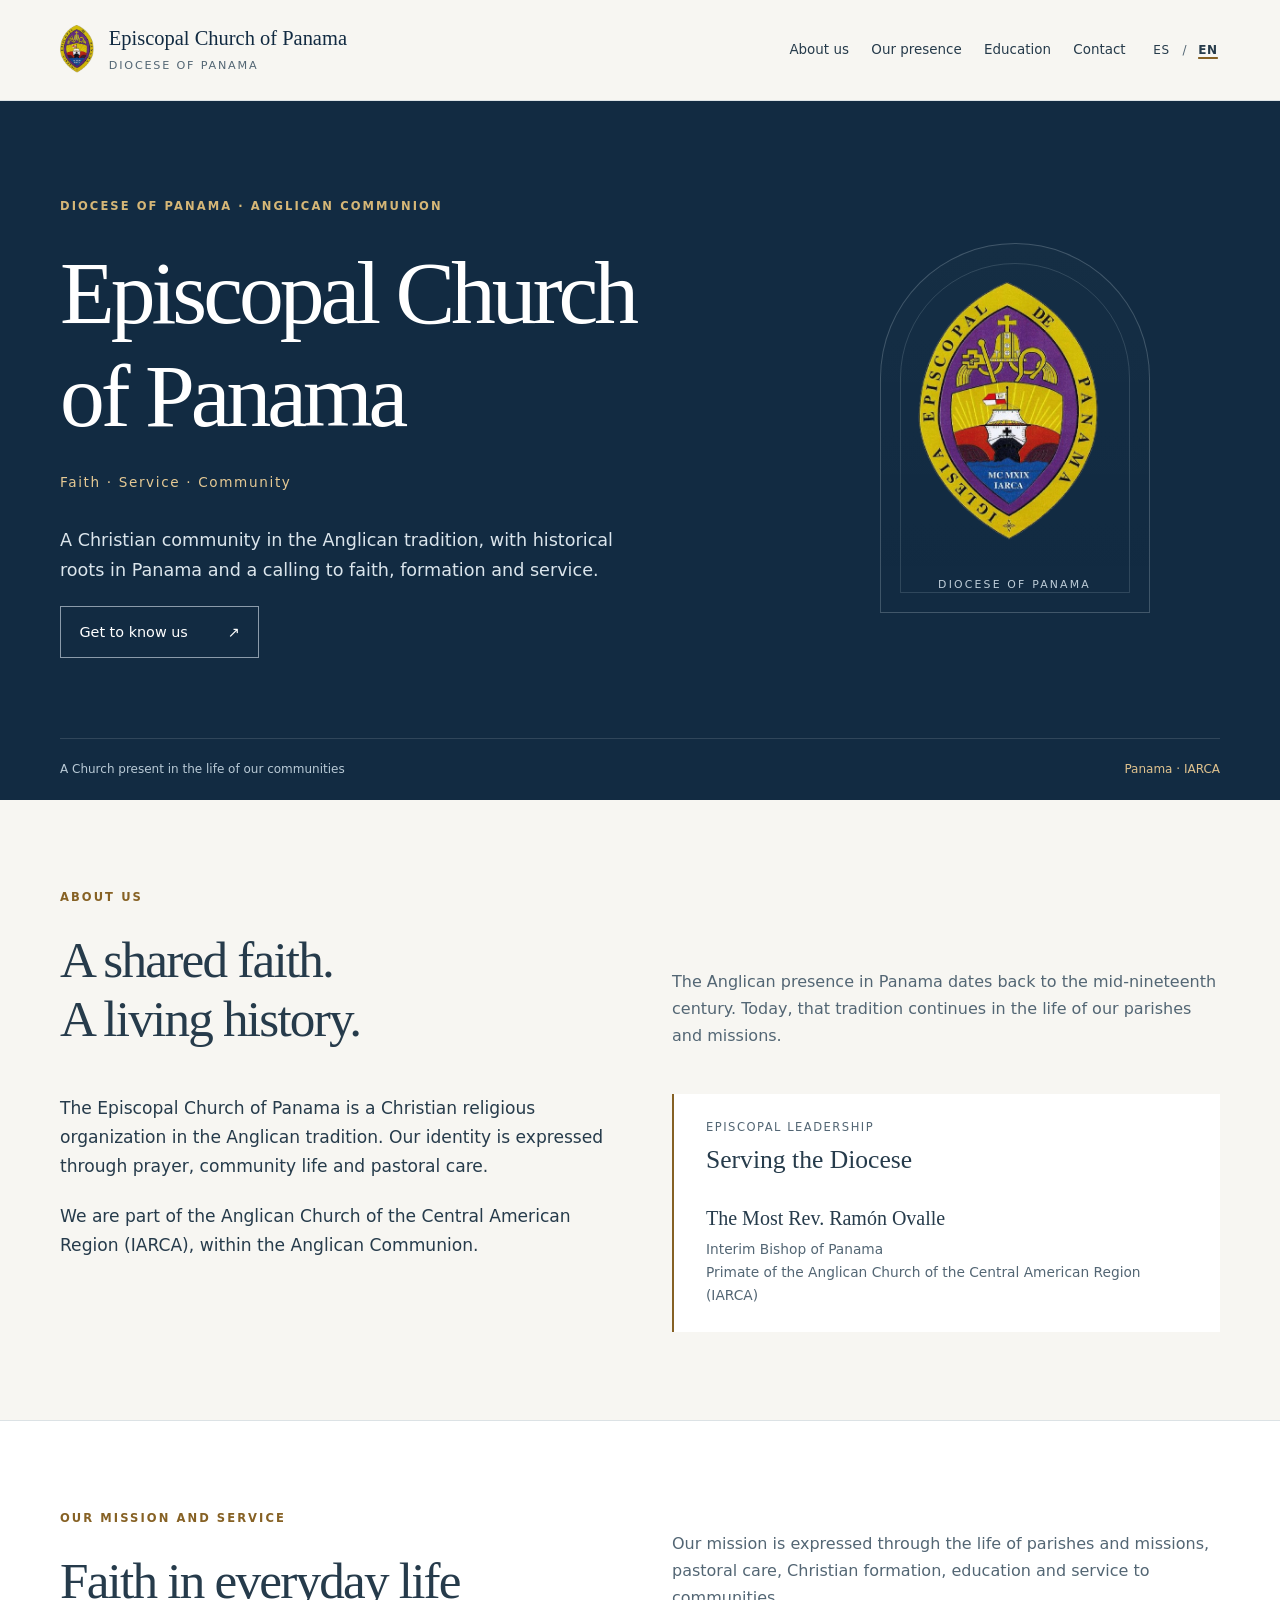
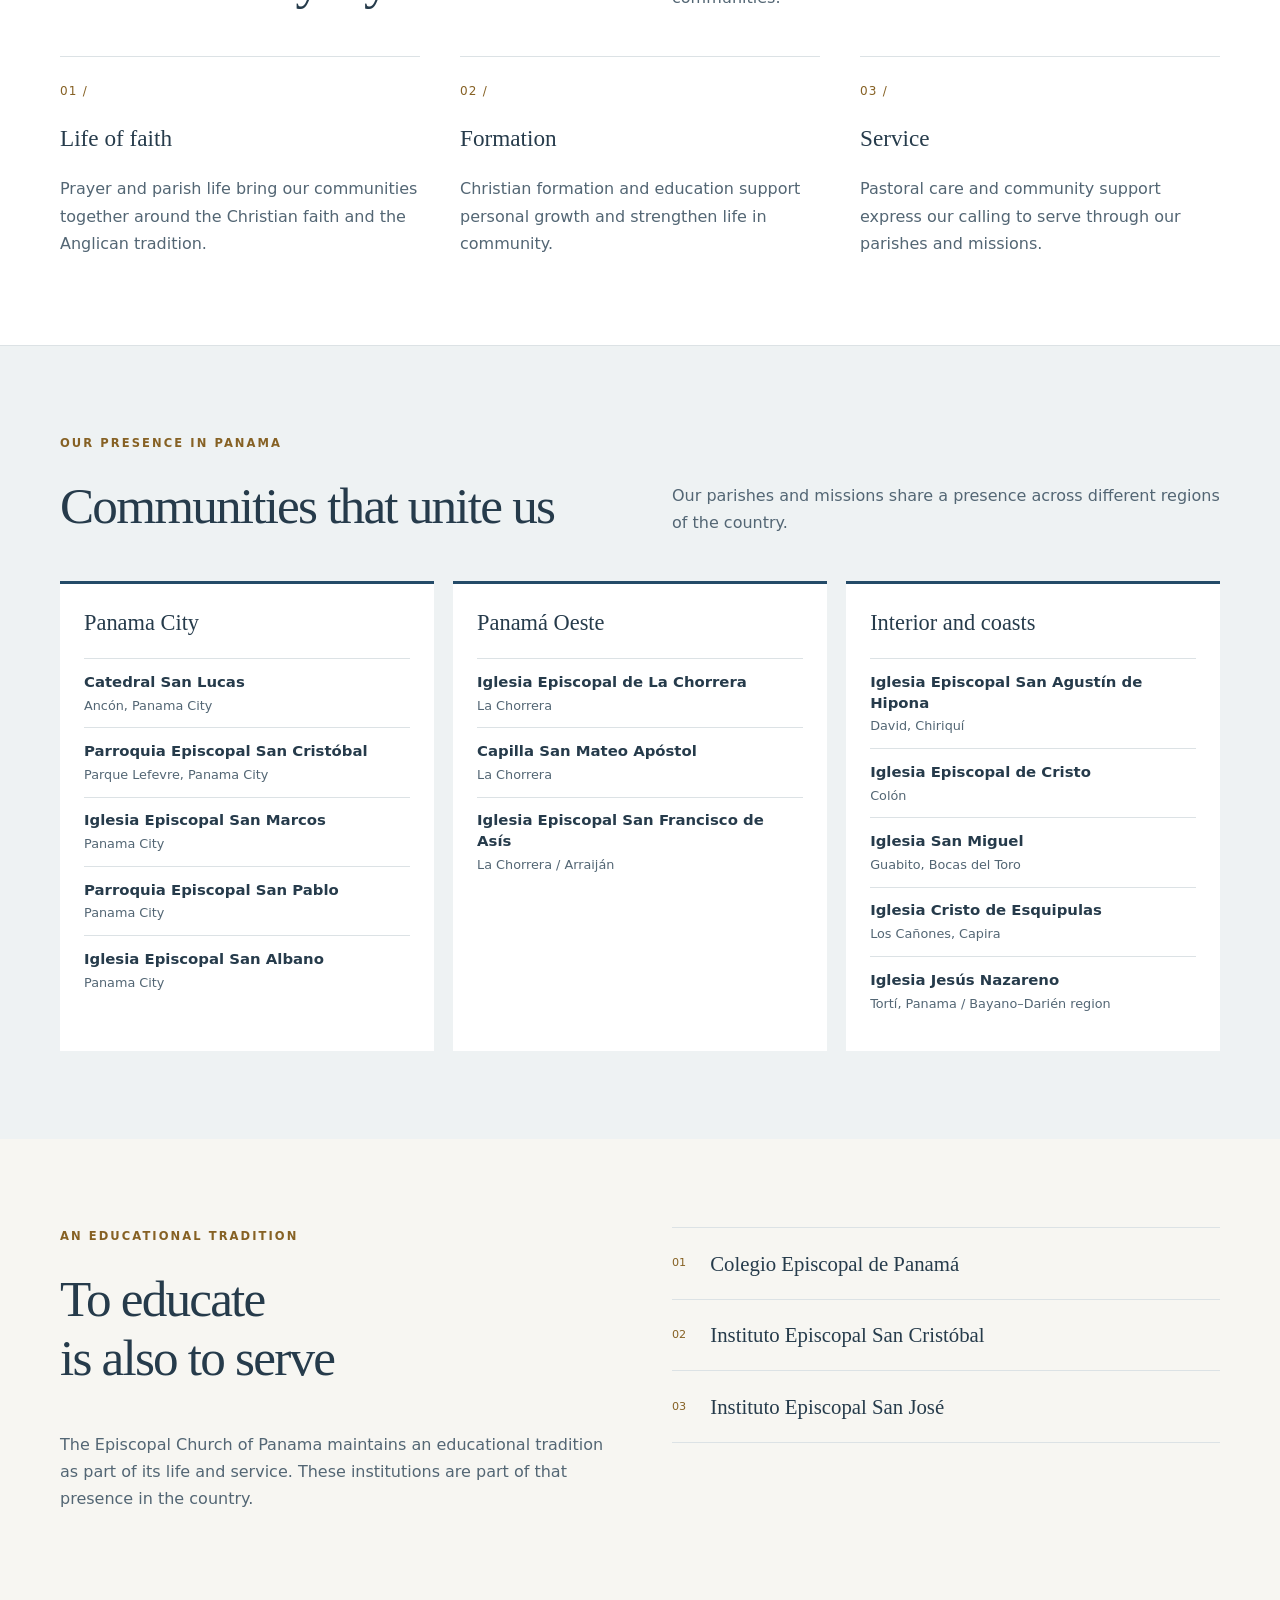
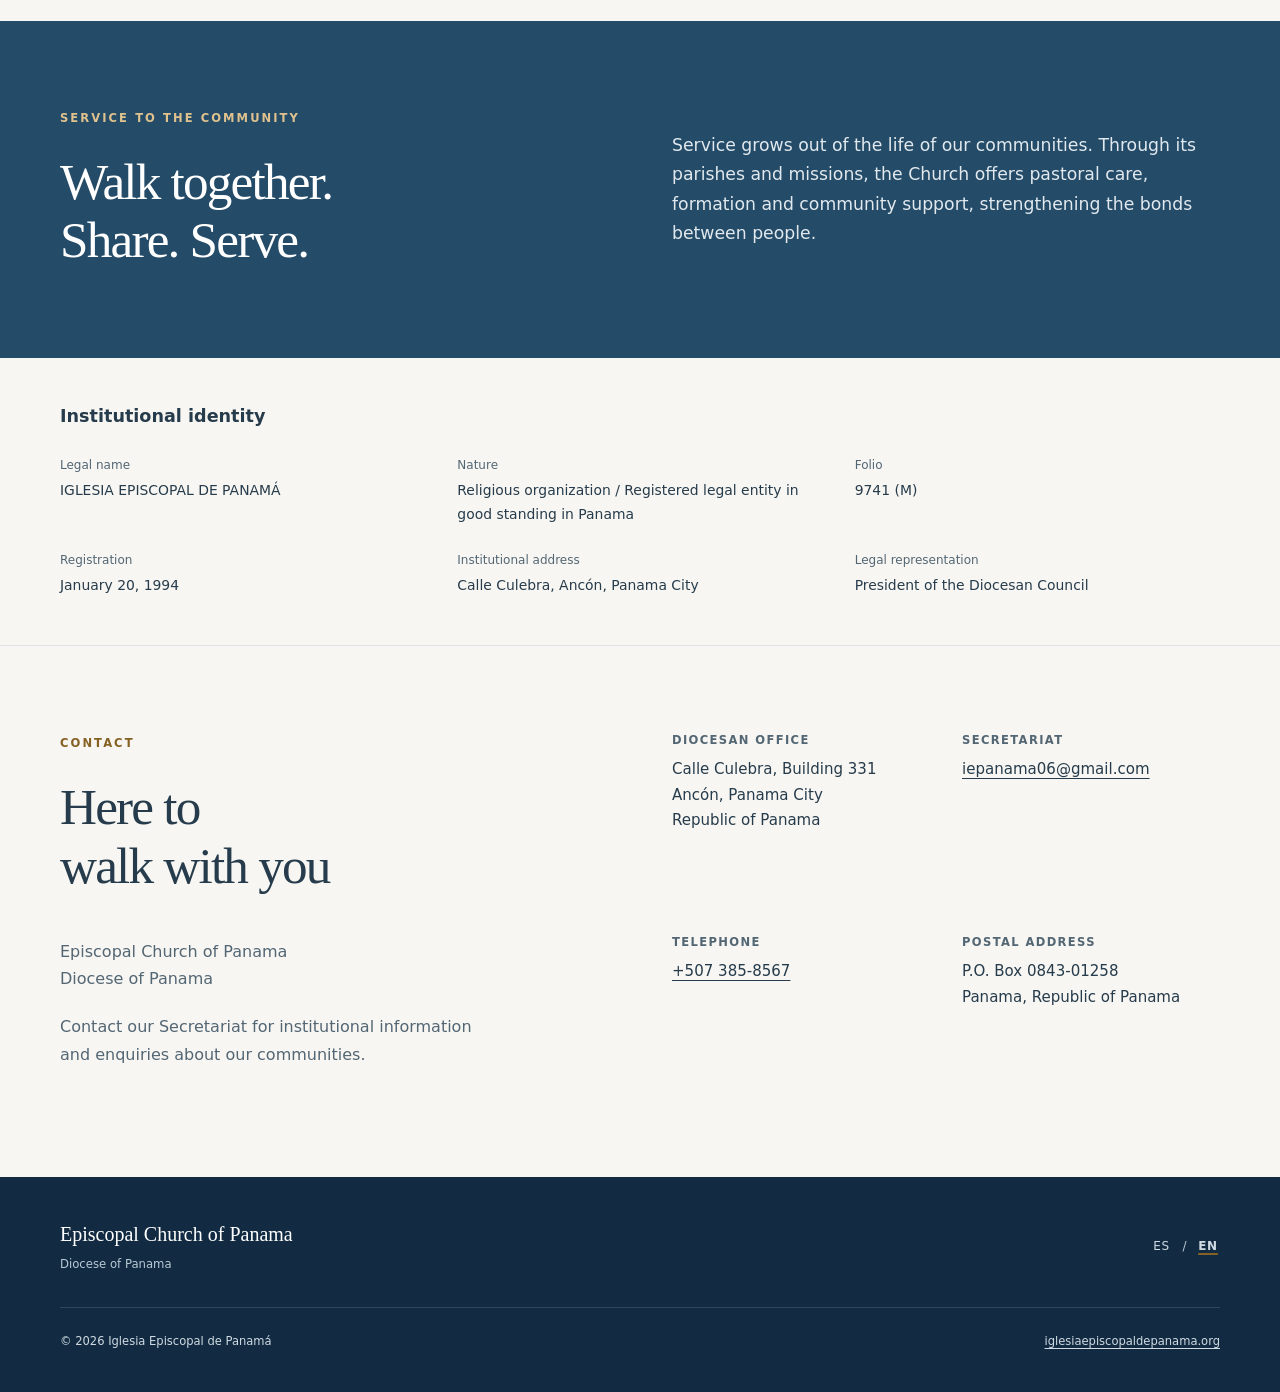
==== en/index.html @ c4b713d3 "feat: add initial institutional website" ====
<!doctype html>
<html lang="en">
<head>
  <meta charset="utf-8">
  <meta name="viewport" content="width=device-width, initial-scale=1">
  <title>Episcopal Church of Panama | Diocese of Panama</title>
  <meta name="description" content="Discover the Episcopal Church of Panama: our Anglican identity, parishes and missions, educational tradition and service to the community.">
  <meta name="theme-color" content="#122b42">
  <link rel="canonical" href="https://iglesiaepiscopaldepanama.org/en/">
  <link rel="alternate" hreflang="es" href="https://iglesiaepiscopaldepanama.org/">
  <link rel="alternate" hreflang="en" href="https://iglesiaepiscopaldepanama.org/en/">
  <link rel="alternate" hreflang="x-default" href="https://iglesiaepiscopaldepanama.org/">
  <meta property="og:type" content="website">
  <meta property="og:site_name" content="Iglesia Episcopal de Panamá">
  <meta property="og:title" content="Episcopal Church of Panama | Diocese of Panama">
  <meta property="og:description" content="Faith, service and community. Discover our Anglican identity and our presence in Panama.">
  <meta property="og:url" content="https://iglesiaepiscopaldepanama.org/en/">
  <meta property="og:locale" content="en_US">
  <meta property="og:locale:alternate" content="es_PA">
  <meta property="og:image" content="https://iglesiaepiscopaldepanama.org/assets/img/logo-iglesia-episcopal.png">
  <meta property="og:image:alt" content="Emblem of the Episcopal Church of Panama">
  <link rel="stylesheet" href="../assets/css/styles.css">
  <script src="../assets/js/main.js" defer></script>
</head>
<body>
  <a class="skip-link" href="#content">Skip to content</a>
  <header class="site-header">
    <div class="container header-inner">
      <a class="brand" href="./" aria-label="Episcopal Church of Panama, home"><img class="brand-logo" src="../assets/img/logo-iglesia-episcopal.png" width="423" height="590" alt=""><span class="brand-text"><span class="brand-name">Episcopal Church of Panama</span><span class="brand-subtitle">Diocese of Panama</span></span></a>
      <div class="header-controls">
        <nav class="navigation" id="primary-navigation" aria-label="Main navigation"><a href="#about">About us</a><a href="#presence">Our presence</a><a href="#education">Education</a><a href="#contact">Contact</a></nav>
        <nav class="languages" aria-label="Language"><a href="../" lang="es" aria-label="Español">ES</a><span aria-hidden="true">/</span><a href="./" lang="en" aria-current="page" aria-label="English">EN</a></nav>
        <button class="menu-toggle" type="button" aria-expanded="false" aria-controls="primary-navigation">Menu</button>
      </div>
    </div>
  </header>
  <main id="content">
    <section class="hero" aria-labelledby="hero-title">
      <div class="container hero-inner">
        <div><span class="eyebrow">Diocese of Panama · Anglican Communion</span><h1 id="hero-title">Episcopal Church<br>of Panama</h1><p class="hero-motto">Faith · Service · Community</p><p class="hero-intro">A Christian community in the Anglican tradition, with historical roots in Panama and a calling to faith, formation and service.</p><a class="button-link" href="#about">Get to know us <span aria-hidden="true">↗</span></a></div>
        <div class="hero-art"><div class="arch"><img class="hero-logo" src="../assets/img/logo-iglesia-episcopal.png" width="423" height="590" alt="Emblem of the Episcopal Church of Panama"><span class="art-caption" aria-hidden="true">Diocese of Panama</span></div></div>
      </div>
      <div class="container hero-bottom"><span>A Church present in the life of our communities</span><span>Panama · IARCA</span></div>
    </section>

    <section class="section" id="about" aria-labelledby="about-title">
      <div class="container">
        <div class="section-head"><div><span class="eyebrow">About us</span><h2 id="about-title">A shared faith.<br>A living history.</h2></div><p>The Anglican presence in Panama dates back to the mid-nineteenth century. Today, that tradition continues in the life of our parishes and missions.</p></div>
        <div class="about-grid"><div class="about-copy"><p>The Episcopal Church of Panama is a Christian religious organization in the Anglican tradition. Our identity is expressed through prayer, community life and pastoral care.</p><p>We are part of the Anglican Church of the Central American Region (IARCA), within the Anglican Communion.</p></div><aside class="affiliation" aria-labelledby="leadership-title"><p class="label">Episcopal leadership</p><h3 id="leadership-title">Serving the Diocese</h3><p class="leader">The Most Rev. Ramón Ovalle</p><p class="leader-title">Interim Bishop of Panama<br>Primate of the Anglican Church of the Central American Region (IARCA)</p></aside></div>
      </div>
    </section>

    <section class="section mission" id="mission" aria-labelledby="mission-title">
      <div class="container">
        <div class="section-head"><div><span class="eyebrow">Our mission and service</span><h2 id="mission-title">Faith in everyday life</h2></div><p>Our mission is expressed through the life of parishes and missions, pastoral care, Christian formation, education and service to communities.</p></div>
        <div class="mission-grid">
          <article class="mission-card"><span class="card-number" aria-hidden="true">01 /</span><h3>Life of faith</h3><p>Prayer and parish life bring our communities together around the Christian faith and the Anglican tradition.</p></article>
          <article class="mission-card"><span class="card-number" aria-hidden="true">02 /</span><h3>Formation</h3><p>Christian formation and education support personal growth and strengthen life in community.</p></article>
          <article class="mission-card"><span class="card-number" aria-hidden="true">03 /</span><h3>Service</h3><p>Pastoral care and community support express our calling to serve through our parishes and missions.</p></article>
        </div>
      </div>
    </section>

    <section class="section presence" id="presence" aria-labelledby="presence-title">
      <div class="container">
        <div class="section-head"><div><span class="eyebrow">Our presence in Panama</span><h2 id="presence-title">Communities that unite us</h2></div><p>Our parishes and missions share a presence across different regions of the country.</p></div>
        <div class="region-grid">
          <article class="region"><h3>Panama City</h3><ul class="parish-list">
            <li><span class="parish-name" lang="es">Catedral San Lucas</span><span class="parish-place">Ancón, Panama City</span></li>
            <li><span class="parish-name" lang="es">Parroquia Episcopal San Cristóbal</span><span class="parish-place">Parque Lefevre, Panama City</span></li>
            <li><span class="parish-name" lang="es">Iglesia Episcopal San Marcos</span><span class="parish-place">Panama City</span></li>
            <li><span class="parish-name" lang="es">Parroquia Episcopal San Pablo</span><span class="parish-place">Panama City</span></li>
            <li><span class="parish-name" lang="es">Iglesia Episcopal San Albano</span><span class="parish-place">Panama City</span></li>
          </ul></article>
          <article class="region"><h3>Panamá Oeste</h3><ul class="parish-list">
            <li><span class="parish-name" lang="es">Iglesia Episcopal de La Chorrera</span><span class="parish-place">La Chorrera</span></li>
            <li><span class="parish-name" lang="es">Capilla San Mateo Apóstol</span><span class="parish-place">La Chorrera</span></li>
            <li><span class="parish-name" lang="es">Iglesia Episcopal San Francisco de Asís</span><span class="parish-place">La Chorrera / Arraiján</span></li>
          </ul></article>
          <article class="region"><h3>Interior and coasts</h3><ul class="parish-list">
            <li><span class="parish-name" lang="es">Iglesia Episcopal San Agustín de Hipona</span><span class="parish-place">David, Chiriquí</span></li>
            <li><span class="parish-name" lang="es">Iglesia Episcopal de Cristo</span><span class="parish-place">Colón</span></li>
            <li><span class="parish-name" lang="es">Iglesia San Miguel</span><span class="parish-place">Guabito, Bocas del Toro</span></li>
            <li><span class="parish-name" lang="es">Iglesia Cristo de Esquipulas</span><span class="parish-place">Los Cañones, Capira</span></li>
            <li><span class="parish-name" lang="es">Iglesia Jesús Nazareno</span><span class="parish-place">Tortí, Panama / Bayano–Darién region</span></li>
          </ul></article>
        </div>
      </div>
    </section>

    <section class="section" id="education" aria-labelledby="education-title">
      <div class="container education-grid"><div class="education-copy"><span class="eyebrow">An educational tradition</span><h2 id="education-title">To educate<br>is also to serve</h2><p>The Episcopal Church of Panama maintains an educational tradition as part of its life and service. These institutions are part of that presence in the country.</p></div><ul class="school-list"><li><span aria-hidden="true">01</span><span lang="es" class="school-name">Colegio Episcopal de Panamá</span></li><li><span aria-hidden="true">02</span><span lang="es" class="school-name">Instituto Episcopal San Cristóbal</span></li><li><span aria-hidden="true">03</span><span lang="es" class="school-name">Instituto Episcopal San José</span></li></ul></div>
    </section>

    <section class="section community" id="community" aria-labelledby="community-title"><div class="container community-inner"><div><span class="eyebrow">Service to the community</span><h2 id="community-title">Walk together.<br>Share. Serve.</h2></div><p>Service grows out of the life of our communities. Through its parishes and missions, the Church offers pastoral care, formation and community support, strengthening the bonds between people.</p></div></section>

    <section class="institution" id="institution" aria-labelledby="institution-title"><div class="container"><h2 id="institution-title">Institutional identity</h2><dl>
      <div><dt>Legal name</dt><dd lang="es">IGLESIA EPISCOPAL DE PANAMÁ</dd></div>
      <div><dt>Nature</dt><dd>Religious organization / Registered legal entity in good standing in Panama</dd></div>
      <div><dt>Folio</dt><dd>9741 (M)</dd></div>
      <div><dt>Registration</dt><dd><time datetime="1994-01-20">January 20, 1994</time></dd></div>
      <div><dt>Institutional address</dt><dd>Calle Culebra, Ancón, Panama City</dd></div>
      <div><dt>Legal representation</dt><dd>President of the Diocesan Council</dd></div>
    </dl></div></section>

    <section class="section" id="contact" aria-labelledby="contact-title"><div class="container contact-grid">
      <div class="contact-lead"><span class="eyebrow">Contact</span><h2 id="contact-title">Here to<br>walk with you</h2><p>Episcopal Church of Panama<br>Diocese of Panama</p><p>Contact our Secretariat for institutional information and enquiries about our communities.</p></div>
      <div class="contact-details"><div><h3>Diocesan office</h3><address>Calle Culebra, Building 331<br>Ancón, Panama City<br>Republic of Panama</address></div><div><h3>Secretariat</h3><p><a href="mailto:iepanama06@gmail.com">iepanama06@gmail.com</a></p></div><div><h3>Telephone</h3><p><a href="tel:+5073858567">+507 385-8567</a></p></div><div><h3>Postal address</h3><p>P.O. Box 0843-01258<br>Panama, Republic of Panama</p></div></div>
    </div></section>
  </main>
  <footer class="site-footer"><div class="container"><div class="footer-top"><div class="footer-brand">Episcopal Church of Panama<span>Diocese of Panama</span></div><nav class="languages" aria-label="Footer language"><a href="../" lang="es" aria-label="Español">ES</a><span aria-hidden="true">/</span><a href="./" lang="en" aria-current="page" aria-label="English">EN</a></nav></div><div class="footer-bottom"><span>© 2026 Iglesia Episcopal de Panamá</span><a href="https://iglesiaepiscopaldepanama.org/en/">iglesiaepiscopaldepanama.org</a></div></div></footer>
</body>
</html>
---- assets/css/styles.css ----
:root{
  --navy:#122b42;
  --blue:#244b68;
  --gold:#866124;
  --paper:#f7f6f2;
  --white:#fff;
  --ink:#263b4b;
  --muted:#536674;
  --line:#dce2e5;
  --serif:Georgia,'Times New Roman',serif;
  --sans:system-ui,-apple-system,BlinkMacSystemFont,'Segoe UI',sans-serif
}
*{
  box-sizing:border-box
}
html{
  scroll-behavior:smooth;
  scroll-padding-top:7rem
}
body{
  margin:0;
  background:var(--paper);
  color:var(--ink);
  font:1rem/1.7 var(--sans)
}
a{
  color:inherit;
  text-underline-offset:.25em
}
button{
  font:inherit
}
a,button{
  -webkit-tap-highlight-color:transparent
}
a:focus-visible,button:focus-visible,summary:focus-visible{
  outline:3px solid var(--gold);
  outline-offset:5px
}
h1,h2,h3,p{
  margin-top:0
}
h1,h2,h3{
  font-family:var(--serif);
  font-weight:400;
  line-height:1.15
}
h1{
  font-size:clamp(3rem,7vw,5.9rem);
  letter-spacing:-.045em
}
h2{
  font-size:clamp(2.1rem,4vw,3.2rem);
  letter-spacing:-.035em
}
h3{
  font-size:1.45rem
}
p{
  margin-bottom:1.3rem
}
img{
  max-width:100%;
  height:auto
}
.container{
  width:min(1160px,calc(100% - 3rem));
  margin-inline:auto
}
.skip-link{
  position:fixed;
  top:-6rem;
  left:1rem;
  z-index:100;
  background:var(--white);
  padding:.75rem 1rem
}
.skip-link:focus{
  top:1rem
}
.site-header{
  position:sticky;
  top:0;
  z-index:20;
  background:rgba(247,246,242,.98);
  border-bottom:1px solid var(--line)
}
.header-inner{
  min-height:100px;
  display:flex;
  align-items:center;
  justify-content:space-between;
  gap:2rem
}
.brand{
  text-decoration:none;
  display:block
}
.brand-name{
  display:block;
  font-family:var(--serif);
  font-size:1.28rem;
  line-height:1.3;
  color:var(--navy)
}
.brand-subtitle{
  display:block;
  margin-top:.25rem;
  font-size:.7rem;
  letter-spacing:.16em;
  text-transform:uppercase;
  color:var(--muted)
}
.header-controls{
  display:flex;
  align-items:center;
  gap:1.5rem
}
.navigation{
  display:flex;
  align-items:center;
  gap:1.4rem
}
.navigation a{
  text-decoration:none;
  font-size:.84rem
}
.navigation a:hover{
  text-decoration:underline
}
.languages{
  display:flex;
  gap:.55rem;
  align-items:center;
  font-size:.75rem;
  letter-spacing:.06em;
  white-space:nowrap
}
.languages a{
  text-decoration:none
}
.languages [aria-current]{
  font-weight:700;
  text-decoration:underline;
  text-decoration-color:var(--gold);
  text-decoration-thickness:2px
}
.languages span{
  color:var(--muted)
}
.menu-toggle{
  display:none;
  border:1px solid var(--line);
  background:transparent;
  padding:.4rem .7rem;
  color:var(--navy)
}
.hero{
  background:var(--navy);
  color:var(--white);
  overflow:hidden;
  position:relative
}
.hero-inner{
  padding-block:6rem 5rem;
  display:grid;
  grid-template-columns:1.25fr .75fr;
  align-items:center;
  gap:4rem
}
.eyebrow{
  font-size:.72rem;
  font-weight:600;
  text-transform:uppercase;
  letter-spacing:.18em;
  margin-bottom:1.5rem;
  display:block;
  color:var(--gold)
}
.hero .eyebrow{
  color:#d6b777
}
.hero h1{
  margin-bottom:1.5rem
}
.hero-intro{
  font-size:1.1rem;
  max-width:37rem;
  color:#dbe5ec
}
.hero-motto{
  font-size:.85rem;
  letter-spacing:.12em;
  color:#e5c994;
  margin-bottom:2rem
}
.button-link{
  display:inline-flex;
  align-items:center;
  justify-content:space-between;
  gap:2.5rem;
  padding:.8rem 1.15rem;
  border:1px solid #8b9baa;
  text-decoration:none;
  font-size:.9rem;
  transition:background .15s
}
.button-link:hover{
  background:#244b68
}
.hero-art{
  height:390px;
  position:relative;
  display:flex;
  align-items:center;
  justify-content:center
}
.arch{
  width:270px;
  height:370px;
  border:1px solid #a6b7c14d;
  border-radius:160px 160px 0 0;
  position:relative;
  background:linear-gradient(180deg,#ffffff04,#ffffff00)
}
.arch:before{
  content:'';
  position:absolute;
  inset:19px;
  border:1px solid #a6b7c133;
  border-radius:140px 140px 0 0
}
.art-caption{
  position:absolute;
  bottom:45px;
  left:0;
  right:0;
  text-align:center;
  font-size:.68rem;
  text-transform:uppercase;
  letter-spacing:.2em;
  color:#becdd8
}
.hero-bottom{
  border-top:1px solid #ffffff20;
  padding-block:1.25rem;
  display:flex;
  justify-content:space-between;
  gap:1rem;
  color:#b9cad6;
  font-size:.75rem
}
.hero-bottom span:last-child{
  color:#dfc28e
}
.section{
  padding-block:5.5rem
}
.section-head{
  display:grid;
  grid-template-columns:1fr 1fr;
  gap:4rem;
  margin-bottom:2.8rem;
  align-items:end
}
.section-head h2{
  margin-bottom:0
}
.section-head p{
  margin-bottom:0;
  color:var(--muted)
}
.about-grid{
  display:grid;
  grid-template-columns:1fr 1fr;
  gap:4rem
}
.about-copy{
  font-size:1.07rem
}
.about-copy p:last-child{
  margin-bottom:0
}
.affiliation{
  border-left:2px solid var(--gold);
  padding:1.5rem 2rem;
  background:var(--white)
}
.affiliation h3{
  font-size:1.6rem
}
.affiliation p{
  color:var(--muted)
}
.affiliation .label{
  font-size:.72rem;
  letter-spacing:.13em;
  text-transform:uppercase;
  color:var(--muted);
  margin-bottom:.5rem
}
.affiliation .leader{
  margin-bottom:.2rem;
  color:var(--ink);
  font-family:var(--serif);
  font-size:1.25rem
}
.affiliation .leader-title{
  font-size:.86rem;
  margin-bottom:0
}
.mission{
  background:var(--white);
  border-block:1px solid var(--line)
}
.mission-grid{
  display:grid;
  grid-template-columns:repeat(3,1fr);
  gap:2.5rem
}
.mission-card{
  padding-top:1.5rem;
  border-top:1px solid var(--line)
}
.card-number{
  display:block;
  font-size:.75rem;
  color:var(--gold);
  letter-spacing:.1em;
  margin-bottom:1.5rem
}
.mission-card p{
  color:var(--muted);
  margin-bottom:0
}
.presence{
  background:#eef2f3
}
.region-grid{
  display:grid;
  grid-template-columns:repeat(3,1fr);
  gap:1.2rem
}
.region{
  background:var(--white);
  padding:1.6rem 1.5rem;
  border-top:3px solid var(--blue)
}
.region h3{
  font-size:1.4rem;
  margin-bottom:1.4rem
}
.parish-list{
  list-style:none;
  margin:0;
  padding:0
}
.parish-list li{
  padding:.8rem 0;
  border-top:1px solid var(--line);
  line-height:1.4
}
.parish-name{
  display:block;
  font-size:.93rem;
  font-weight:600
}
.parish-place{
  display:block;
  font-size:.8rem;
  color:var(--muted);
  margin-top:.25rem
}
.education-grid{
  display:grid;
  grid-template-columns:1fr 1fr;
  gap:4rem;
  align-items:start
}
.education-copy p{
  color:var(--muted)
}
.school-list{
  list-style:none;
  margin:0;
  padding:0
}
.school-list li{
  display:flex;
  align-items:center;
  gap:1.5rem;
  padding:1.3rem 0;
  border-bottom:1px solid var(--line);
  font-family:var(--serif);
  font-size:1.3rem;
  line-height:1.4
}
.school-list li:first-child{
  border-top:1px solid var(--line)
}
.school-list span{
  font-family:var(--sans);
  font-size:.7rem;
  color:var(--gold)
}
.community{
  background:var(--blue);
  color:var(--white)
}
.community-inner{
  display:grid;
  grid-template-columns:1fr 1fr;
  gap:4rem;
  align-items:center
}
.community .eyebrow{
  color:#dfc28e
}
.community h2{
  max-width:30rem;
  margin-bottom:0
}
.community p{
  color:#e1e9ee;
  font-size:1.08rem;
  margin-bottom:0
}
.institution{
  padding-block:3rem;
  border-bottom:1px solid var(--line)
}
.institution h2{
  font-family:var(--sans);
  font-size:1.1rem;
  letter-spacing:0;
  font-weight:600;
  margin-bottom:1.8rem
}
.institution dl{
  display:grid;
  grid-template-columns:repeat(3,1fr);
  gap:1.5rem 2rem;
  margin:0
}
.institution dt{
  font-size:.75rem;
  color:var(--muted);
  margin-bottom:.2rem
}
.institution dd{
  margin:0;
  font-size:.87rem
}
.contact-grid{
  display:grid;
  grid-template-columns:1fr 1fr;
  gap:4rem
}
.contact-lead p{
  color:var(--muted);
  max-width:27rem
}
.contact-details{
  display:grid;
  grid-template-columns:1fr 1fr;
  gap:1.5rem 2rem
}
.contact-details h3{
  font-family:var(--sans);
  font-size:.72rem;
  font-weight:600;
  text-transform:uppercase;
  letter-spacing:.12em;
  color:var(--muted);
  margin-bottom:.6rem
}
.contact-details p,.contact-details address{
  font-style:normal;
  font-size:.94rem;
  margin:0
}
.contact-details a{
  overflow-wrap:anywhere
}
.site-footer{
  background:var(--navy);
  color:#cfdae2;
  padding-block:2.5rem
}
.footer-top,.footer-bottom{
  display:flex;
  justify-content:space-between;
  align-items:center;
  gap:1.5rem
}
.footer-top{
  padding-bottom:2rem
}
.footer-brand{
  font-family:var(--serif);
  font-size:1.25rem;
  color:var(--white)
}
.footer-brand span{
  display:block;
  font-family:var(--sans);
  font-size:.73rem;
  color:#b8c9d5;
  margin-top:.3rem
}
.footer-bottom{
  border-top:1px solid #ffffff20;
  padding-top:1.5rem;
  font-size:.72rem
}
.footer-bottom a{
  overflow-wrap:anywhere
}
.footer-top .languages span{
  color:#b8c9d5
}
.footer-top .languages a:focus-visible{
  outline-color:#dfc28e
}
.school-list .school-name{
  font-family:var(--serif);
  font-size:1.3rem;
  color:var(--ink)
}
@media(min-width:1400px){
  .hero-inner{
    padding-block:7rem 6rem
  }
}
@media(max-width:1000px){
  .navigation{
    gap:1rem
  }
  .navigation a{
    font-size:.78rem
  }
  .header-inner{
    gap:1rem
  }
  .header-controls{
    gap:1rem
  }
  .hero-inner{
    gap:2rem
  }
  .hero-art{
    height:330px
  }
  .arch{
    width:230px;
    height:320px
  }
  .section-head,.about-grid,.education-grid,.community-inner,.contact-grid{
    gap:2rem
  }
  .region-grid{
    gap:.8rem
  }
  .region{
    padding:1.4rem 1rem
  }
}
@media(max-width:760px){
  html{
    scroll-padding-top:6rem
  }
  .container{
    width:calc(100% - 2.5rem)
  }
  .header-inner{
    min-height:85px;
    gap:1rem
  }
  .brand-name{
    font-size:1.03rem;
    max-width:15rem
  }
  .brand-subtitle{
    font-size:.59rem;
    letter-spacing:.12em
  }
  .header-controls{
    gap:.8rem
  }
  .languages{
    font-size:.7rem
  }
  .navigation{
    display:flex;
    flex-wrap:wrap;
    justify-content:center;
    padding:.8rem 1.25rem;
    border-top:1px solid var(--line);
    gap:.7rem 1.3rem
  }
  .js .menu-toggle{
    display:block;
    font-size:.72rem
  }
  .js .navigation{
    position:absolute;
    top:100%;
    left:0;
    right:0;
    background:var(--paper);
    padding:1.5rem;
    box-shadow:0 12px 20px #122b4210
  }
  .js .navigation[hidden]{
    display:none
  }
  .hero-inner{
    grid-template-columns:1fr;
    padding-block:4rem 3rem;
    gap:0
  }
  .hero h1{
    font-size:clamp(3rem,10vw,4.6rem);
    max-width:36rem
  }
  .hero-intro{
    font-size:1rem
  }
  .hero-art{
    display:none
  }
  .hero-bottom{
    font-size:.68rem;
    flex-wrap:wrap
  }
  .section{
    padding-block:3.5rem
  }
  .section-head,.about-grid,.education-grid,.community-inner,.contact-grid{
    grid-template-columns:1fr;
    gap:1.5rem
  }
  .section-head{
    margin-bottom:2rem
  }
  .eyebrow{
    margin-bottom:1rem
  }
  .about-copy{
    font-size:1rem
  }
  .affiliation{
    padding:1.5rem
  }
  .mission-grid,.region-grid{
    grid-template-columns:1fr;
    gap:1.5rem
  }
  .mission-card{
    padding-top:1.2rem
  }
  .card-number{
    margin-bottom:.8rem
  }
  .region{
    padding:1.5rem
  }
  .institution dl{
    grid-template-columns:1fr 1fr;
    gap:1.2rem
  }
  .community-inner{
    gap:1.8rem
  }
  .community p{
    font-size:1rem
  }
  .contact-details{
    gap:1.5rem
  }
  .footer-top,.footer-bottom{
    align-items:flex-start
  }
  .footer-bottom{
    flex-direction:column;
    gap:.75rem
  }
  .footer-brand{
    font-size:1.1rem
  }
}
@media(max-width:380px){
  .container{
    width:calc(100% - 2rem)
  }
  .header-controls{
    gap:.5rem
  }
  .brand-name{
    font-size:.95rem
  }
  .brand-subtitle{
    font-size:.55rem
  }
  .menu-toggle{
    padding:.35rem .4rem
  }
  .languages{
    gap:.3rem
  }
  .institution dl,.contact-details{
    grid-template-columns:1fr
  }
}
@media(prefers-reduced-motion:reduce){
  html{
    scroll-behavior:auto
  }
  *,*:before,*:after{
    transition:none!important;
    animation:none!important
  }
}
/* Official identity, preserved in its original aspect ratio. */
.brand{
  display:flex;
  align-items:center;
  gap:.8rem;
  min-width:0
}
.brand-logo{
  width:36px;
  height:auto;
  flex-shrink:0
}
.brand-text{
  min-width:0
}
.arch{
  display:flex;
  justify-content:center;
  align-items:center;
  padding-bottom:20px
}
.hero-logo{
  width:195px;
  height:auto;
  position:relative;
  z-index:1
}
.art-caption{
  bottom:17px
}
@media(max-width:1000px){
  .hero-logo{
    width:165px
  }
  .brand-name{
    font-size:1.1rem
  }
}
@media(max-width:760px){
  .brand-logo{
    width:27px
  }
  .brand{
    gap:.55rem;
    flex:1
  }
  .brand-name{
    font-size:1.03rem
  }
  .brand-text{
    max-width:13rem
  }
  .header-controls{
    flex-shrink:0
  }
  :root:not(.js) .header-inner{
    flex-wrap:wrap;
    padding-top:1rem
  }
  :root:not(.js) .header-controls{
    display:contents
  }
  :root:not(.js) .navigation{
    order:3;
    width:100%
  }
}
@media(max-width:380px){
  .brand-name{
    font-size:.95rem
  }
  .brand-logo{
    width:23px
  }
}
.hero a:focus-visible,.community a:focus-visible,.site-footer a:focus-visible{
  outline-color:#dfc28e
}
.languages a{
  display:inline-flex;
  align-items:center;
  justify-content:center;
  min-width:24px;
  min-height:32px
}
.menu-toggle{
  min-height:40px
}
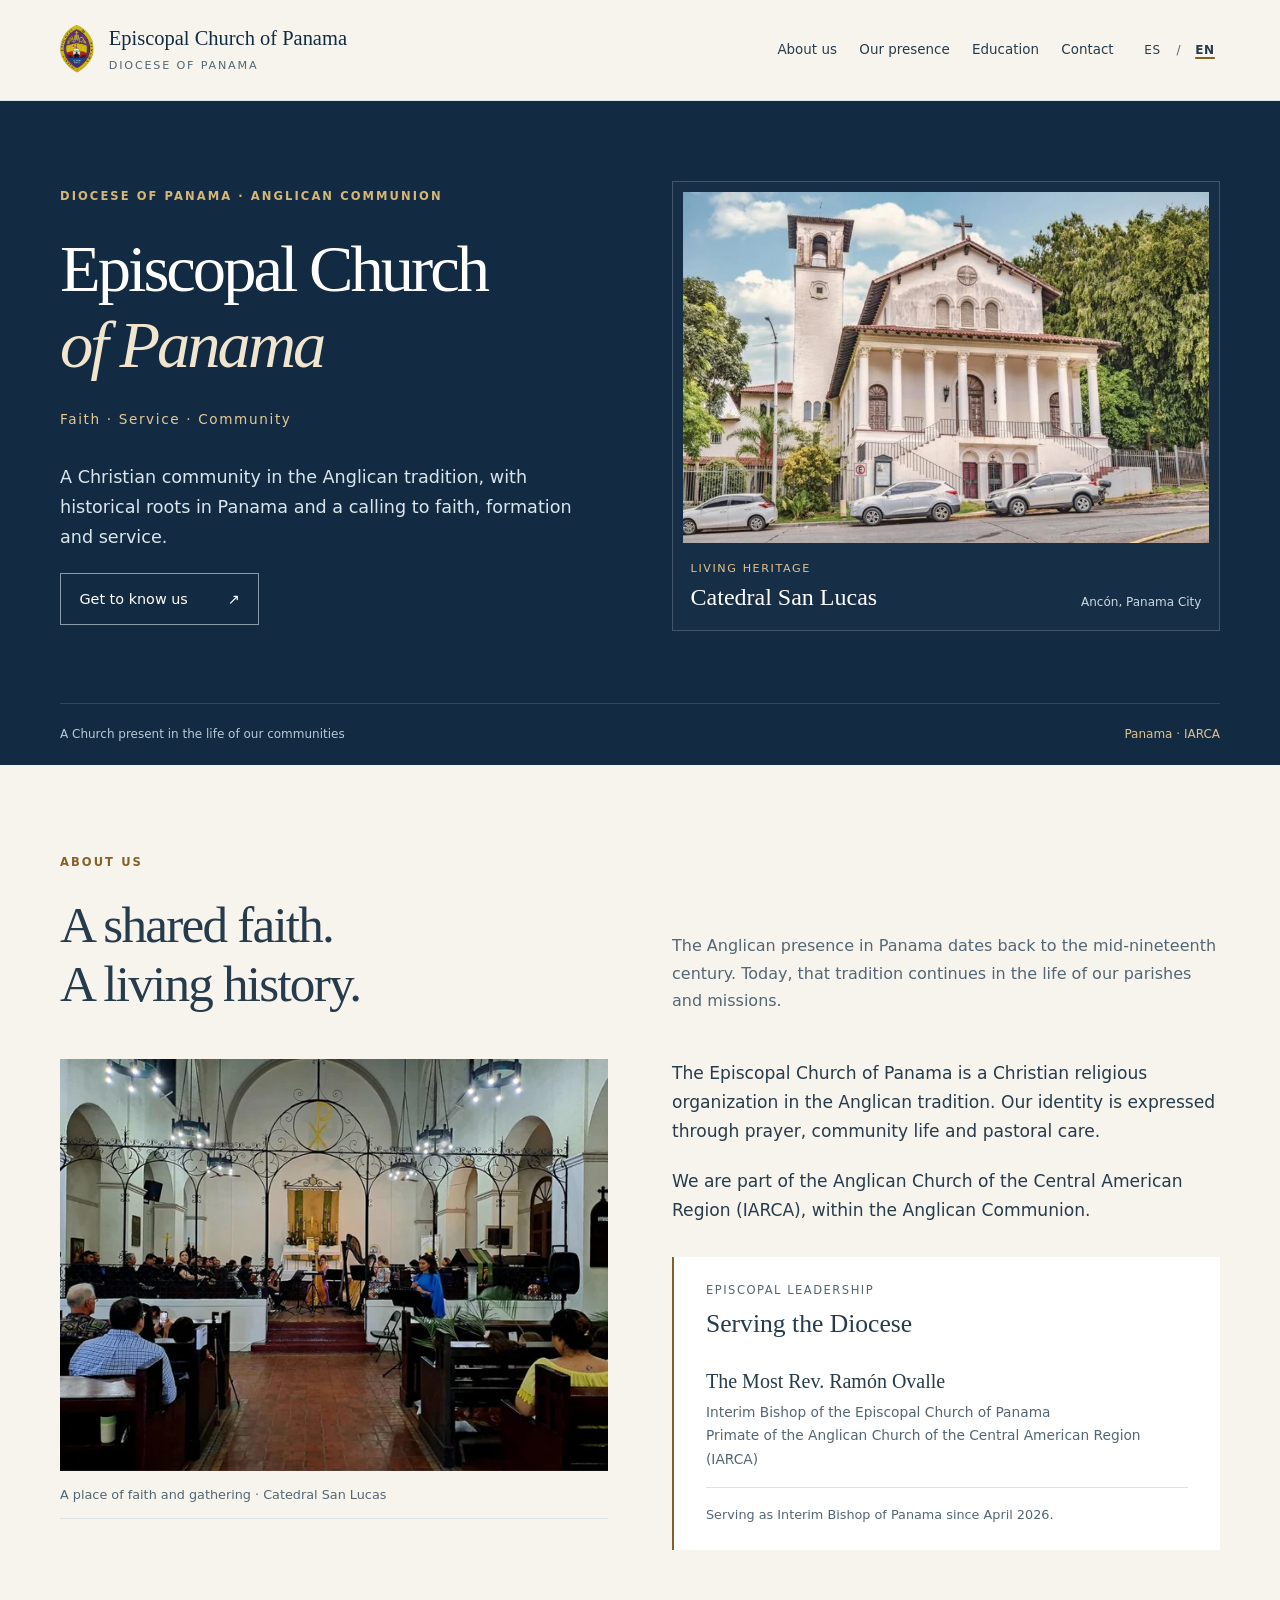
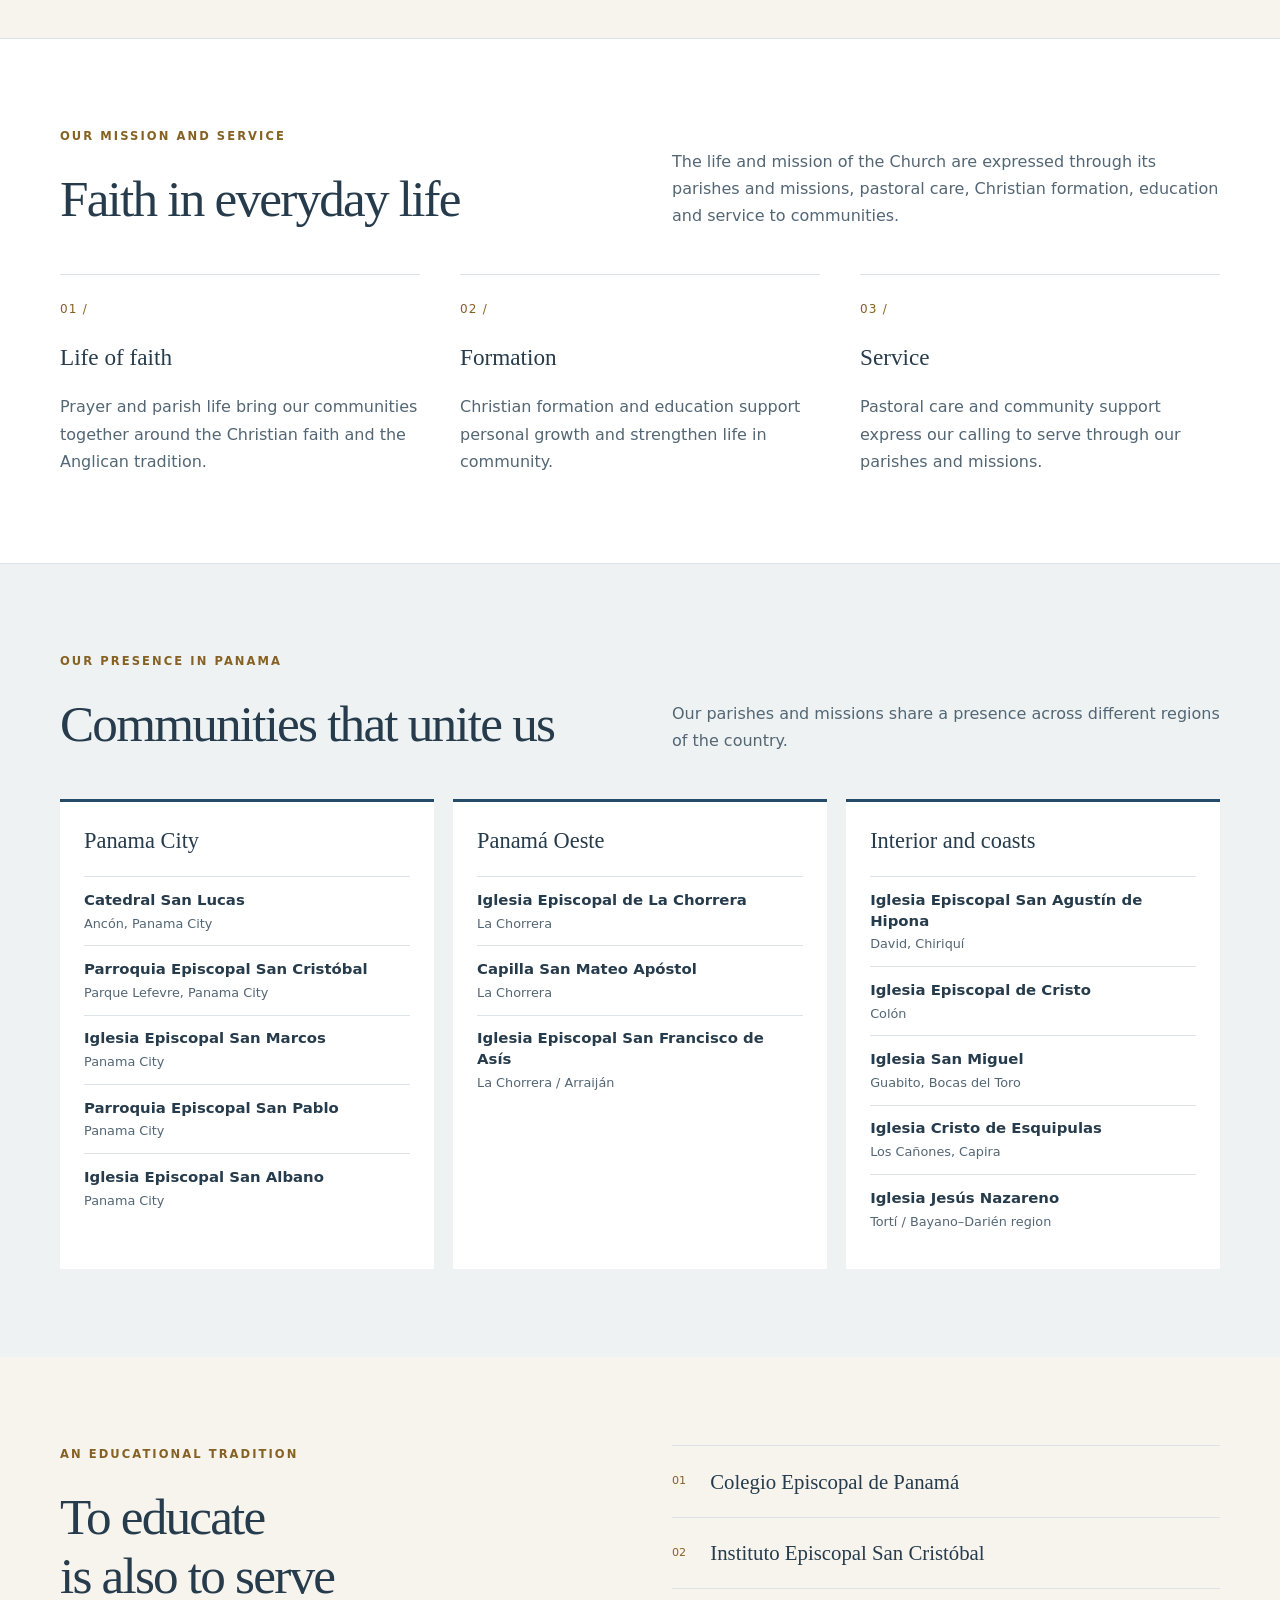
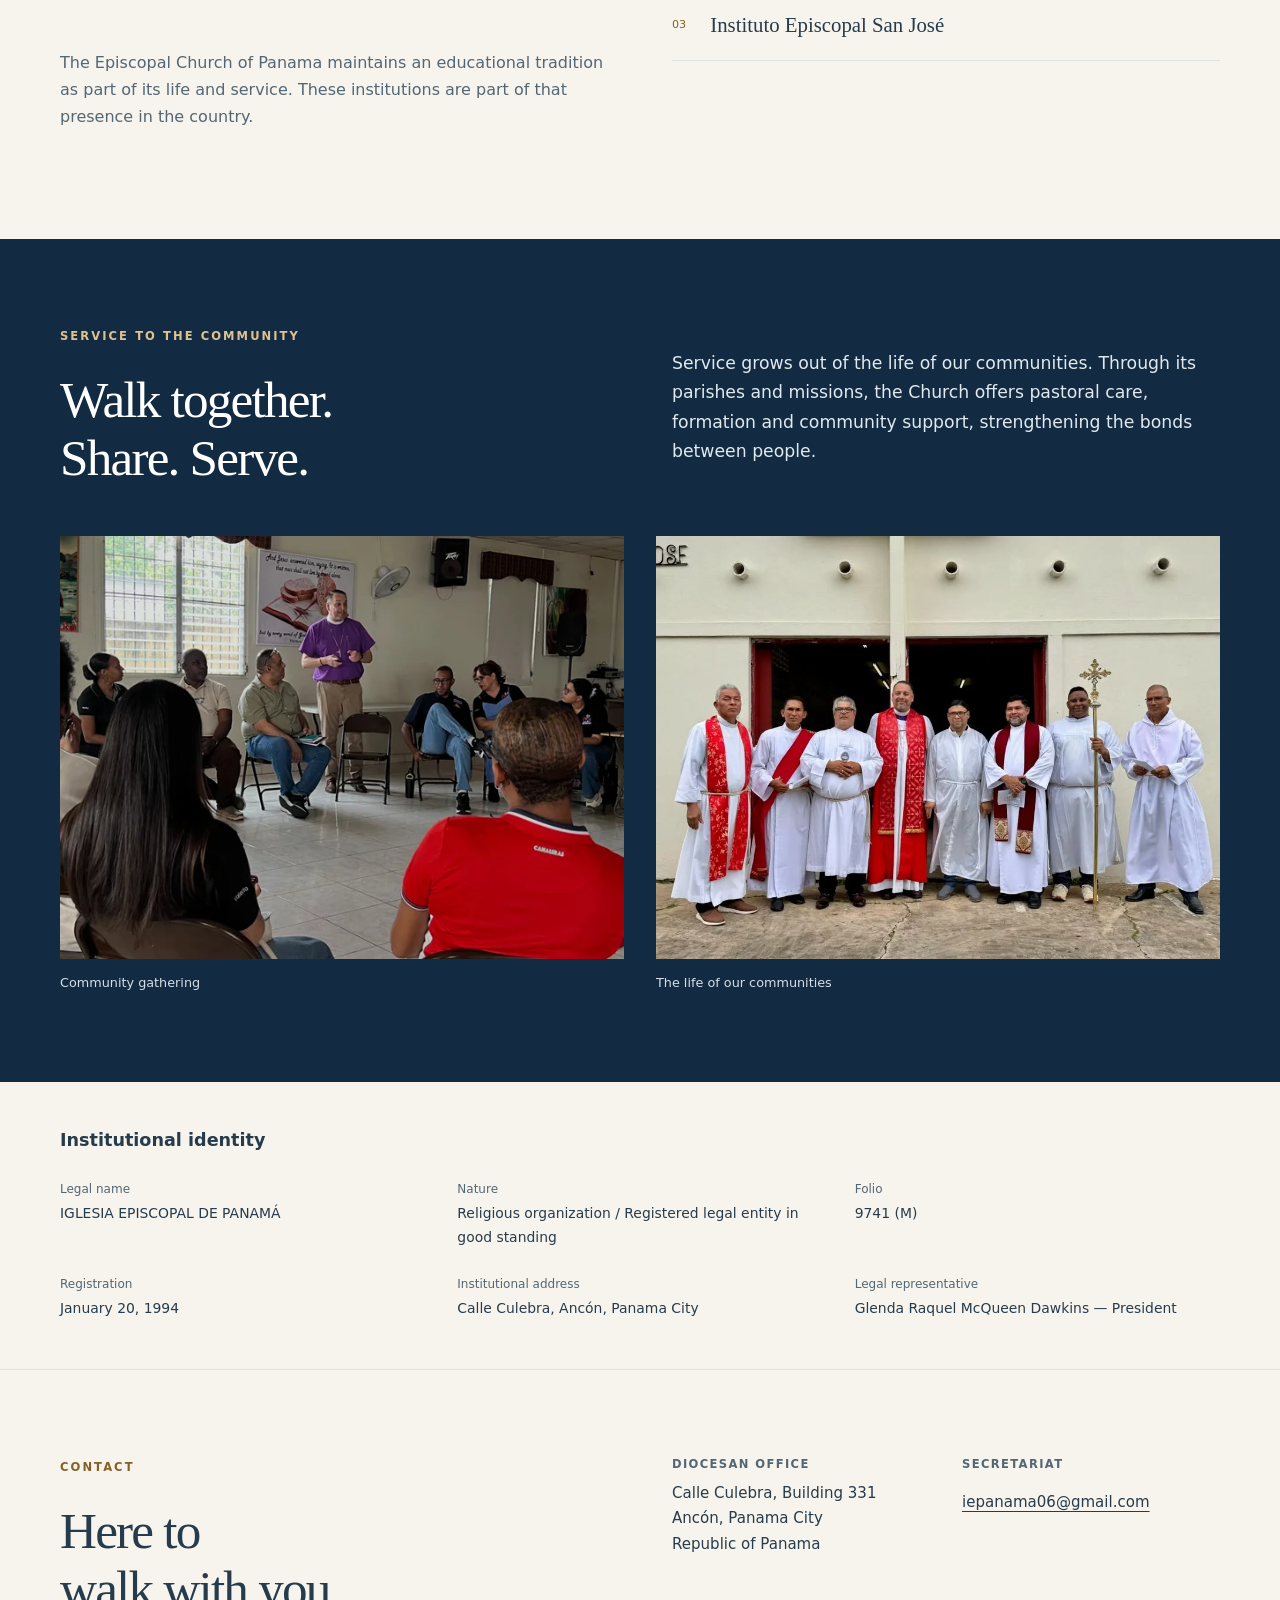
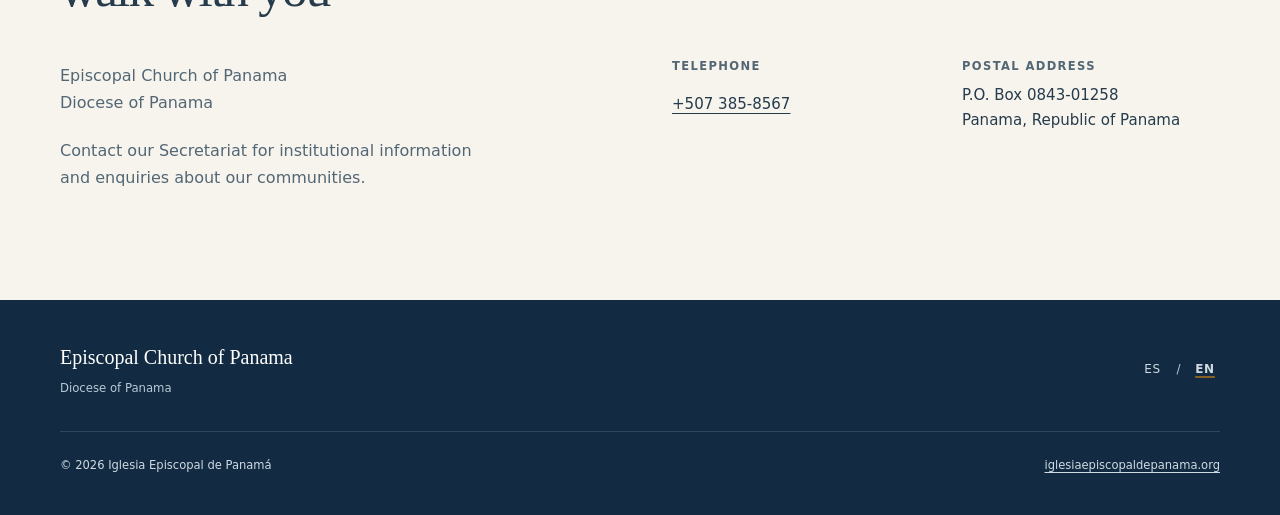
==== commit 67e3f703: "feat: refine institutional design with real diocesan imagery" ====
--- a/en/index.html
+++ b/en/index.html
@@ -17,8 +17,11 @@
   <meta property="og:url" content="https://iglesiaepiscopaldepanama.org/en/">
   <meta property="og:locale" content="en_US">
   <meta property="og:locale:alternate" content="es_PA">
-  <meta property="og:image" content="https://iglesiaepiscopaldepanama.org/assets/img/logo-iglesia-episcopal.png">
-  <meta property="og:image:alt" content="Emblem of the Episcopal Church of Panama">
+  <meta property="og:image" content="https://iglesiaepiscopaldepanama.org/assets/img/iglesia-episcopal/catedral-san-lucas/catedral-san-lucas-2-768x512.jpg">
+  <meta property="og:image:alt" content="Facade of Catedral San Lucas, Ancón, Panama">
+  <meta property="og:image:width" content="768">
+  <meta property="og:image:height" content="512">
+  <meta property="og:image:type" content="image/jpeg">
   <link rel="stylesheet" href="../assets/css/styles.css">
   <script src="../assets/js/main.js" defer></script>
 </head>
@@ -26,7 +29,7 @@
   <a class="skip-link" href="#content">Skip to content</a>
   <header class="site-header">
     <div class="container header-inner">
-      <a class="brand" href="./" aria-label="Episcopal Church of Panama, home"><img class="brand-logo" src="../assets/img/logo-iglesia-episcopal.png" width="423" height="590" alt=""><span class="brand-text"><span class="brand-name">Episcopal Church of Panama</span><span class="brand-subtitle">Diocese of Panama</span></span></a>
+      <a class="brand" href="./" aria-label="Episcopal Church of Panama, home"><img class="brand-logo" src="../assets/img/web/logo-iglesia-episcopal.webp" decoding="async" width="423" height="590" alt=""><span class="brand-text"><span class="brand-name">Episcopal Church of Panama</span><span class="brand-subtitle">Diocese of Panama</span></span></a>
       <div class="header-controls">
         <nav class="navigation" id="primary-navigation" aria-label="Main navigation"><a href="#about">About us</a><a href="#presence">Our presence</a><a href="#education">Education</a><a href="#contact">Contact</a></nav>
         <nav class="languages" aria-label="Language"><a href="../" lang="es" aria-label="Español">ES</a><span aria-hidden="true">/</span><a href="./" lang="en" aria-current="page" aria-label="English">EN</a></nav>
@@ -34,11 +37,14 @@
       </div>
     </div>
   </header>
-  <main id="content">
+  <main id="content" tabindex="-1">
     <section class="hero" aria-labelledby="hero-title">
       <div class="container hero-inner">
-        <div><span class="eyebrow">Diocese of Panama · Anglican Communion</span><h1 id="hero-title">Episcopal Church<br>of Panama</h1><p class="hero-motto">Faith · Service · Community</p><p class="hero-intro">A Christian community in the Anglican tradition, with historical roots in Panama and a calling to faith, formation and service.</p><a class="button-link" href="#about">Get to know us <span aria-hidden="true">↗</span></a></div>
-        <div class="hero-art"><div class="arch"><img class="hero-logo" src="../assets/img/logo-iglesia-episcopal.png" width="423" height="590" alt="Emblem of the Episcopal Church of Panama"><span class="art-caption" aria-hidden="true">Diocese of Panama</span></div></div>
+        <div><span class="eyebrow">Diocese of Panama · Anglican Communion</span><h1 id="hero-title">Episcopal Church<br><em>of Panama</em></h1><p class="hero-motto">Faith · Service · Community</p><p class="hero-intro">A Christian community in the Anglican tradition, with historical roots in Panama and a calling to faith, formation and service.</p><a class="button-link" href="#about">Get to know us <span aria-hidden="true">↗</span></a></div>
+        <figure class="hero-figure">
+          <img src="../assets/img/web/catedral-san-lucas-fachada-768.webp" srcset="../assets/img/web/catedral-san-lucas-fachada-480.webp 480w, ../assets/img/web/catedral-san-lucas-fachada-768.webp 768w" sizes="(max-width: 760px) calc(100vw - 40px), (max-width: 1240px) 46vw, 548px" width="768" height="512" alt="Facade of Catedral San Lucas, with a tower and columned portico" fetchpriority="high" decoding="async">
+          <figcaption><span>Living heritage</span><strong>Catedral San Lucas</strong><small>Ancón, Panama City</small></figcaption>
+        </figure>
       </div>
       <div class="container hero-bottom"><span>A Church present in the life of our communities</span><span>Panama · IARCA</span></div>
     </section>
@@ -46,13 +52,16 @@
     <section class="section" id="about" aria-labelledby="about-title">
       <div class="container">
         <div class="section-head"><div><span class="eyebrow">About us</span><h2 id="about-title">A shared faith.<br>A living history.</h2></div><p>The Anglican presence in Panama dates back to the mid-nineteenth century. Today, that tradition continues in the life of our parishes and missions.</p></div>
-        <div class="about-grid"><div class="about-copy"><p>The Episcopal Church of Panama is a Christian religious organization in the Anglican tradition. Our identity is expressed through prayer, community life and pastoral care.</p><p>We are part of the Anglican Church of the Central American Region (IARCA), within the Anglican Communion.</p></div><aside class="affiliation" aria-labelledby="leadership-title"><p class="label">Episcopal leadership</p><h3 id="leadership-title">Serving the Diocese</h3><p class="leader">The Most Rev. Ramón Ovalle</p><p class="leader-title">Interim Bishop of Panama<br>Primate of the Anglican Church of the Central American Region (IARCA)</p></aside></div>
+        <div class="about-grid"><figure class="about-photo">
+            <img src="../assets/img/web/catedral-san-lucas-interior-1080.webp" srcset="../assets/img/web/catedral-san-lucas-interior-640.webp 640w, ../assets/img/web/catedral-san-lucas-interior-1080.webp 1080w" sizes="(max-width: 760px) calc(100vw - 40px), (max-width: 1240px) 46vw, 548px" width="1080" height="811" alt="Interior of Catedral San Lucas, with arches, pews and people attending" loading="lazy" decoding="async">
+            <figcaption>A place of faith and gathering · Catedral San Lucas</figcaption>
+          </figure><div class="about-story"><div class="about-copy"><p>The Episcopal Church of Panama is a Christian religious organization in the Anglican tradition. Our identity is expressed through prayer, community life and pastoral care.</p><p>We are part of the Anglican Church of the Central American Region (IARCA), within the Anglican Communion.</p></div><aside class="affiliation" aria-labelledby="leadership-title"><p class="label">Episcopal leadership</p><h3 id="leadership-title">Serving the Diocese</h3><p class="leader">The Most Rev. Ramón Ovalle</p><p class="leader-title">Interim Bishop of the Episcopal Church of Panama<br>Primate of the Anglican Church of the Central American Region (IARCA)</p><p class="leader-note">Serving as Interim Bishop of Panama since April 2026.</p></aside></div></div>
       </div>
     </section>
 
     <section class="section mission" id="mission" aria-labelledby="mission-title">
       <div class="container">
-        <div class="section-head"><div><span class="eyebrow">Our mission and service</span><h2 id="mission-title">Faith in everyday life</h2></div><p>Our mission is expressed through the life of parishes and missions, pastoral care, Christian formation, education and service to communities.</p></div>
+        <div class="section-head"><div><span class="eyebrow">Our mission and service</span><h2 id="mission-title">Faith in everyday life</h2></div><p>The life and mission of the Church are expressed through its parishes and missions, pastoral care, Christian formation, education and service to communities.</p></div>
         <div class="mission-grid">
           <article class="mission-card"><span class="card-number" aria-hidden="true">01 /</span><h3>Life of faith</h3><p>Prayer and parish life bring our communities together around the Christian faith and the Anglican tradition.</p></article>
           <article class="mission-card"><span class="card-number" aria-hidden="true">02 /</span><h3>Formation</h3><p>Christian formation and education support personal growth and strengthen life in community.</p></article>
@@ -82,7 +91,7 @@
             <li><span class="parish-name" lang="es">Iglesia Episcopal de Cristo</span><span class="parish-place">Colón</span></li>
             <li><span class="parish-name" lang="es">Iglesia San Miguel</span><span class="parish-place">Guabito, Bocas del Toro</span></li>
             <li><span class="parish-name" lang="es">Iglesia Cristo de Esquipulas</span><span class="parish-place">Los Cañones, Capira</span></li>
-            <li><span class="parish-name" lang="es">Iglesia Jesús Nazareno</span><span class="parish-place">Tortí, Panama / Bayano–Darién region</span></li>
+            <li><span class="parish-name" lang="es">Iglesia Jesús Nazareno</span><span class="parish-place">Tortí / Bayano–Darién region</span></li>
           </ul></article>
         </div>
       </div>
@@ -92,15 +101,19 @@
       <div class="container education-grid"><div class="education-copy"><span class="eyebrow">An educational tradition</span><h2 id="education-title">To educate<br>is also to serve</h2><p>The Episcopal Church of Panama maintains an educational tradition as part of its life and service. These institutions are part of that presence in the country.</p></div><ul class="school-list"><li><span aria-hidden="true">01</span><span lang="es" class="school-name">Colegio Episcopal de Panamá</span></li><li><span aria-hidden="true">02</span><span lang="es" class="school-name">Instituto Episcopal San Cristóbal</span></li><li><span aria-hidden="true">03</span><span lang="es" class="school-name">Instituto Episcopal San José</span></li></ul></div>
     </section>
 
-    <section class="section community" id="community" aria-labelledby="community-title"><div class="container community-inner"><div><span class="eyebrow">Service to the community</span><h2 id="community-title">Walk together.<br>Share. Serve.</h2></div><p>Service grows out of the life of our communities. Through its parishes and missions, the Church offers pastoral care, formation and community support, strengthening the bonds between people.</p></div></section>
+    <section class="section community" id="community" aria-labelledby="community-title"><div class="container community-inner"><div><span class="eyebrow">Service to the community</span><h2 id="community-title">Walk together.<br>Share. Serve.</h2></div><p>Service grows out of the life of our communities. Through its parishes and missions, the Church offers pastoral care, formation and community support, strengthening the bonds between people.</p></div><div class="container community-gallery">
+        <figure><img src="../assets/img/web/encuentro-comunitario-1280.webp" srcset="../assets/img/web/encuentro-comunitario-640.webp 640w, ../assets/img/web/encuentro-comunitario-1280.webp 1280w" sizes="(max-width: 760px) calc(100vw - 40px), (max-width: 1240px) 46vw, 564px" width="1280" height="960" alt="People seated in a circle listen to a person standing in a room" loading="lazy" decoding="async"><figcaption>Community gathering</figcaption></figure>
+        <figure><img src="../assets/img/web/clero-diocesano-960.webp" srcset="../assets/img/web/clero-diocesano-480.webp 480w, ../assets/img/web/clero-diocesano-960.webp 960w" sizes="(max-width: 760px) calc(100vw - 40px), (max-width: 1240px) 46vw, 564px" width="960" height="720" alt="A group of clergy in liturgical vestments in front of a building" loading="lazy" decoding="async"><figcaption>The life of our communities</figcaption></figure>
+      </div>
+    </section>
 
     <section class="institution" id="institution" aria-labelledby="institution-title"><div class="container"><h2 id="institution-title">Institutional identity</h2><dl>
       <div><dt>Legal name</dt><dd lang="es">IGLESIA EPISCOPAL DE PANAMÁ</dd></div>
-      <div><dt>Nature</dt><dd>Religious organization / Registered legal entity in good standing in Panama</dd></div>
+      <div><dt>Nature</dt><dd>Religious organization / Registered legal entity in good standing</dd></div>
       <div><dt>Folio</dt><dd>9741 (M)</dd></div>
       <div><dt>Registration</dt><dd><time datetime="1994-01-20">January 20, 1994</time></dd></div>
       <div><dt>Institutional address</dt><dd>Calle Culebra, Ancón, Panama City</dd></div>
-      <div><dt>Legal representation</dt><dd>President of the Diocesan Council</dd></div>
+      <div><dt>Legal representative</dt><dd>Glenda Raquel McQueen Dawkins — President</dd></div>
     </dl></div></section>
 
     <section class="section" id="contact" aria-labelledby="contact-title"><div class="container contact-grid">
--- a/assets/css/styles.css
+++ b/assets/css/styles.css
@@ -2,7 +2,7 @@
   --navy:#122b42;
   --blue:#244b68;
   --gold:#866124;
-  --paper:#f7f6f2;
+  --paper:#f7f4ee;
   --white:#fff;
   --ink:#263b4b;
   --muted:#536674;
@@ -69,20 +69,21 @@
 }
 .skip-link{
   position:fixed;
-  top:-6rem;
+  transform:translateY(-200%);
+  top:1rem;
   left:1rem;
   z-index:100;
   background:var(--white);
   padding:.75rem 1rem
 }
 .skip-link:focus{
-  top:1rem
+  transform:translateY(0)
 }
 .site-header{
   position:sticky;
   top:0;
   z-index:20;
-  background:rgba(247,246,242,.98);
+  background:rgba(247,244,238,.98);
   border-bottom:1px solid var(--line)
 }
 .header-inner{
@@ -162,9 +163,9 @@
   position:relative
 }
 .hero-inner{
-  padding-block:6rem 5rem;
-  display:grid;
-  grid-template-columns:1.25fr .75fr;
+  padding-block:5rem 4.5rem;
+  display:grid;
+  grid-template-columns:1fr 1fr;
   align-items:center;
   gap:4rem
 }
@@ -181,7 +182,12 @@
   color:#d6b777
 }
 .hero h1{
+  font-size:clamp(2.8rem,5.6vw,5rem);
   margin-bottom:1.5rem
+}
+.hero h1 em{
+  font-weight:400;
+  color:#f1e5ce
 }
 .hero-intro{
   font-size:1.1rem;
@@ -208,39 +214,7 @@
 .button-link:hover{
   background:#244b68
 }
-.hero-art{
-  height:390px;
-  position:relative;
-  display:flex;
-  align-items:center;
-  justify-content:center
-}
-.arch{
-  width:270px;
-  height:370px;
-  border:1px solid #a6b7c14d;
-  border-radius:160px 160px 0 0;
-  position:relative;
-  background:linear-gradient(180deg,#ffffff04,#ffffff00)
-}
-.arch:before{
-  content:'';
-  position:absolute;
-  inset:19px;
-  border:1px solid #a6b7c133;
-  border-radius:140px 140px 0 0
-}
-.art-caption{
-  position:absolute;
-  bottom:45px;
-  left:0;
-  right:0;
-  text-align:center;
-  font-size:.68rem;
-  text-transform:uppercase;
-  letter-spacing:.2em;
-  color:#becdd8
-}
+
 .hero-bottom{
   border-top:1px solid #ffffff20;
   padding-block:1.25rem;
@@ -404,7 +378,7 @@
   color:var(--gold)
 }
 .community{
-  background:var(--blue);
+  background:var(--navy);
   color:var(--white)
 }
 .community-inner{
@@ -529,7 +503,7 @@
 }
 @media(min-width:1400px){
   .hero-inner{
-    padding-block:7rem 6rem
+    padding-block:6rem 5rem
   }
 }
 @media(max-width:1000px){
@@ -548,13 +522,7 @@
   .hero-inner{
     gap:2rem
   }
-  .hero-art{
-    height:330px
-  }
-  .arch{
-    width:230px;
-    height:320px
-  }
+
   .section-head,.about-grid,.education-grid,.community-inner,.contact-grid{
     gap:2rem
   }
@@ -616,19 +584,17 @@
   }
   .hero-inner{
     grid-template-columns:1fr;
-    padding-block:4rem 3rem;
-    gap:0
+    padding-block:3rem 2.5rem;
+    gap:2.25rem
   }
   .hero h1{
-    font-size:clamp(3rem,10vw,4.6rem);
+    font-size:clamp(2.7rem,10vw,4.6rem);
     max-width:36rem
   }
   .hero-intro{
     font-size:1rem
   }
-  .hero-art{
-    display:none
-  }
+
   .hero-bottom{
     font-size:.68rem;
     flex-wrap:wrap
@@ -736,25 +702,9 @@
 .brand-text{
   min-width:0
 }
-.arch{
-  display:flex;
-  justify-content:center;
-  align-items:center;
-  padding-bottom:20px
-}
-.hero-logo{
-  width:195px;
-  height:auto;
-  position:relative;
-  z-index:1
-}
-.art-caption{
-  bottom:17px
-}
+
 @media(max-width:1000px){
-  .hero-logo{
-    width:165px
-  }
+
   .brand-name{
     font-size:1.1rem
   }
@@ -803,9 +753,101 @@
   display:inline-flex;
   align-items:center;
   justify-content:center;
-  min-width:24px;
-  min-height:32px
+  min-width:30px;
+  min-height:44px
 }
 .menu-toggle{
-  min-height:40px
-}
+  min-height:44px
+}
+
+/* Editorial photographs: keep the full frame and the original proportions. */
+figure { margin: 0; }
+.hero-figure {
+  padding: .65rem .65rem 1.1rem;
+  border: 1px solid #ffffff30;
+  background: #ffffff05;
+}
+.hero-figure img, .about-photo img, .community-gallery img {
+  display: block;
+  width: 100%;
+  height: auto;
+  object-fit: contain;
+}
+.hero-figure figcaption {
+  display: grid;
+  grid-template-columns: 1fr auto;
+  align-items: end;
+  gap: .25rem 1rem;
+  padding: 1rem .45rem 0;
+}
+.hero-figure figcaption span {
+  grid-column: 1 / -1;
+  color: #dfc28e;
+  font-size: .7rem;
+  letter-spacing: .14em;
+  text-transform: uppercase;
+}
+.hero-figure figcaption strong {
+  font: 400 1.5rem/1.3 var(--serif);
+}
+.hero-figure figcaption small { color: #cbd8e1; font-size: .75rem; }
+.about-grid { align-items: start; }
+.about-story { display: grid; gap: 2rem; }
+.about-photo figcaption {
+  padding-block: .8rem;
+  border-bottom: 1px solid var(--line);
+  color: var(--muted);
+  font-size: .8rem;
+}
+.affiliation .leader-note {
+  margin: 1rem 0 0;
+  padding-top: 1rem;
+  border-top: 1px solid var(--line);
+  font-size: .8rem;
+}
+.community-gallery {
+  display: grid;
+  grid-template-columns: 1fr 1fr;
+  gap: 2rem;
+  margin-top: 3rem;
+}
+.community-gallery figcaption {
+  color: #d4dfe7;
+  padding-top: .8rem;
+  font-size: .8rem;
+}
+.navigation a { display: inline-flex; align-items: center; min-height: 44px; }
+.contact-details a { display: inline-flex; align-items: center; min-height: 44px; }
+main:focus { outline: none; }
+@media (max-width: 1000px) {
+  .hero-figure figcaption { grid-template-columns: 1fr; }
+  .hero-figure figcaption span { grid-column: auto; }
+  .hero-figure figcaption strong { font-size: 1.35rem; }
+}
+@media (max-width: 760px) {
+  .hero-figure figcaption { grid-template-columns: 1fr auto; }
+  .hero-figure figcaption span { grid-column: 1 / -1; }
+  .hero-figure figcaption strong { font-size: 1.3rem; }
+  .community-gallery { grid-template-columns: 1fr; gap: 1.8rem; margin-top: 2rem; }
+  .navigation { gap: .4rem 1rem; }
+  :root:not(.js) .site-header { position: relative; }
+}
+@media (max-width: 380px) {
+  .hero-figure figcaption { grid-template-columns: 1fr; }
+  .hero-figure figcaption span { grid-column: auto; }
+  .header-controls { gap: .3rem; }
+  .languages { gap: .1rem; }
+  .languages a { min-width: 27px; }
+}
+
+/* Keep the public email readable at narrower widths. */
+@media (min-width: 761px) and (max-width: 1000px) {
+  .contact-grid { grid-template-columns: .8fr 1.2fr; }
+}
+@media (max-width: 760px) {
+  .contact-details { grid-template-columns: 1fr; }
+}
+
+@media (min-width: 761px) {
+  html[lang="en"] .hero h1 { font-size: clamp(2.8rem, 5.2vw, 4.6rem); }
+}
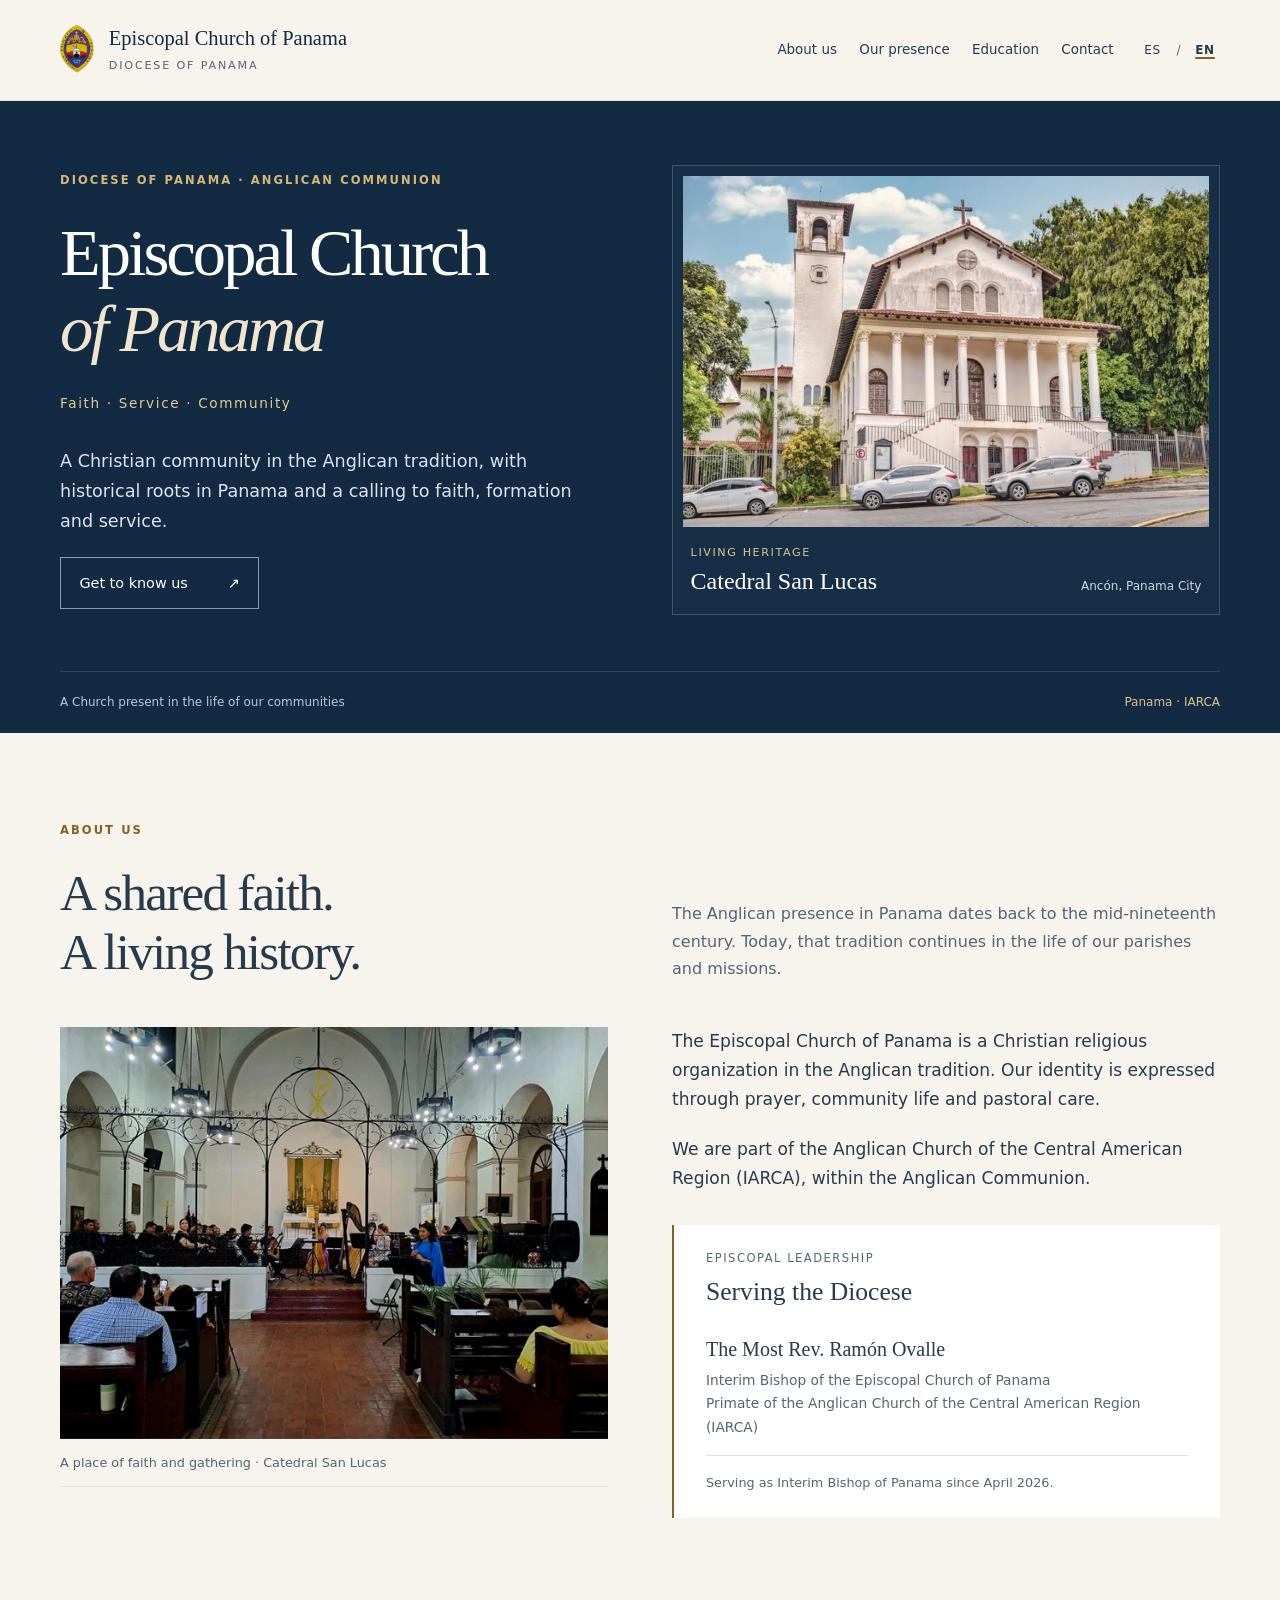
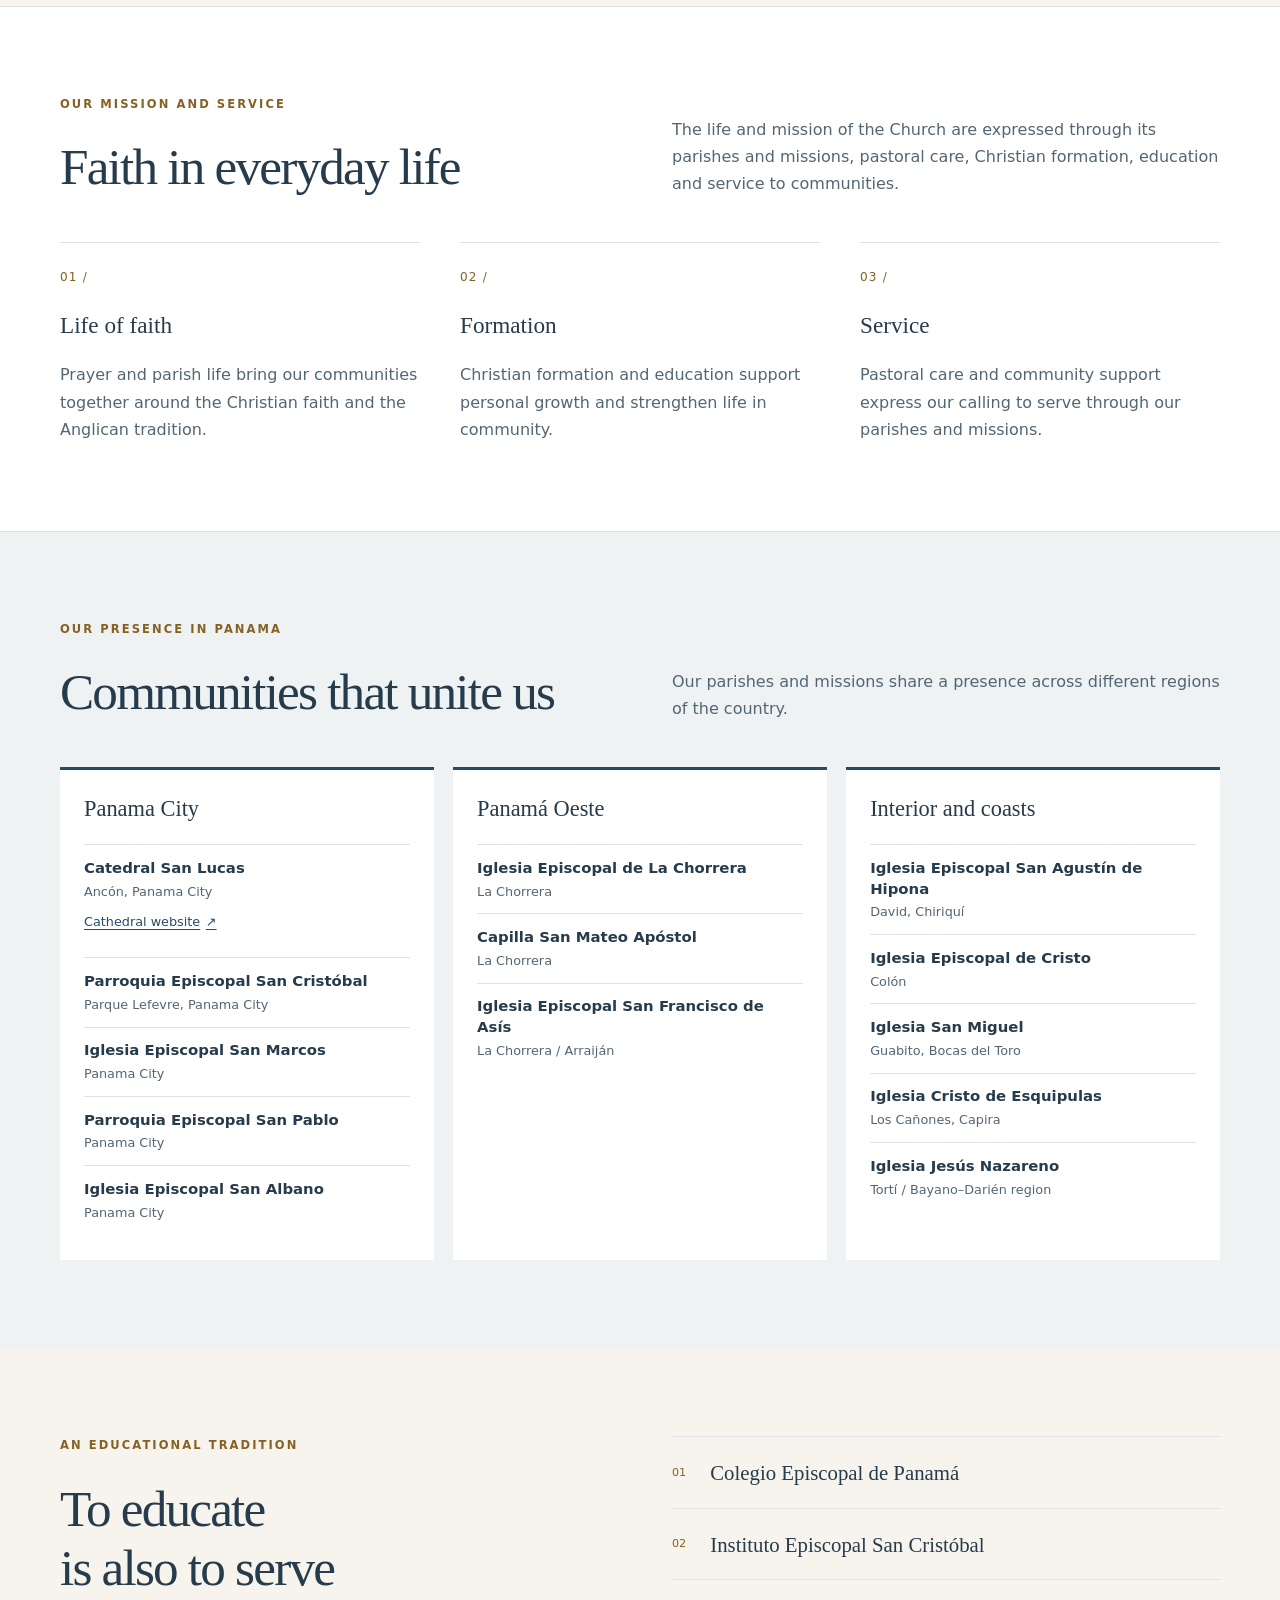
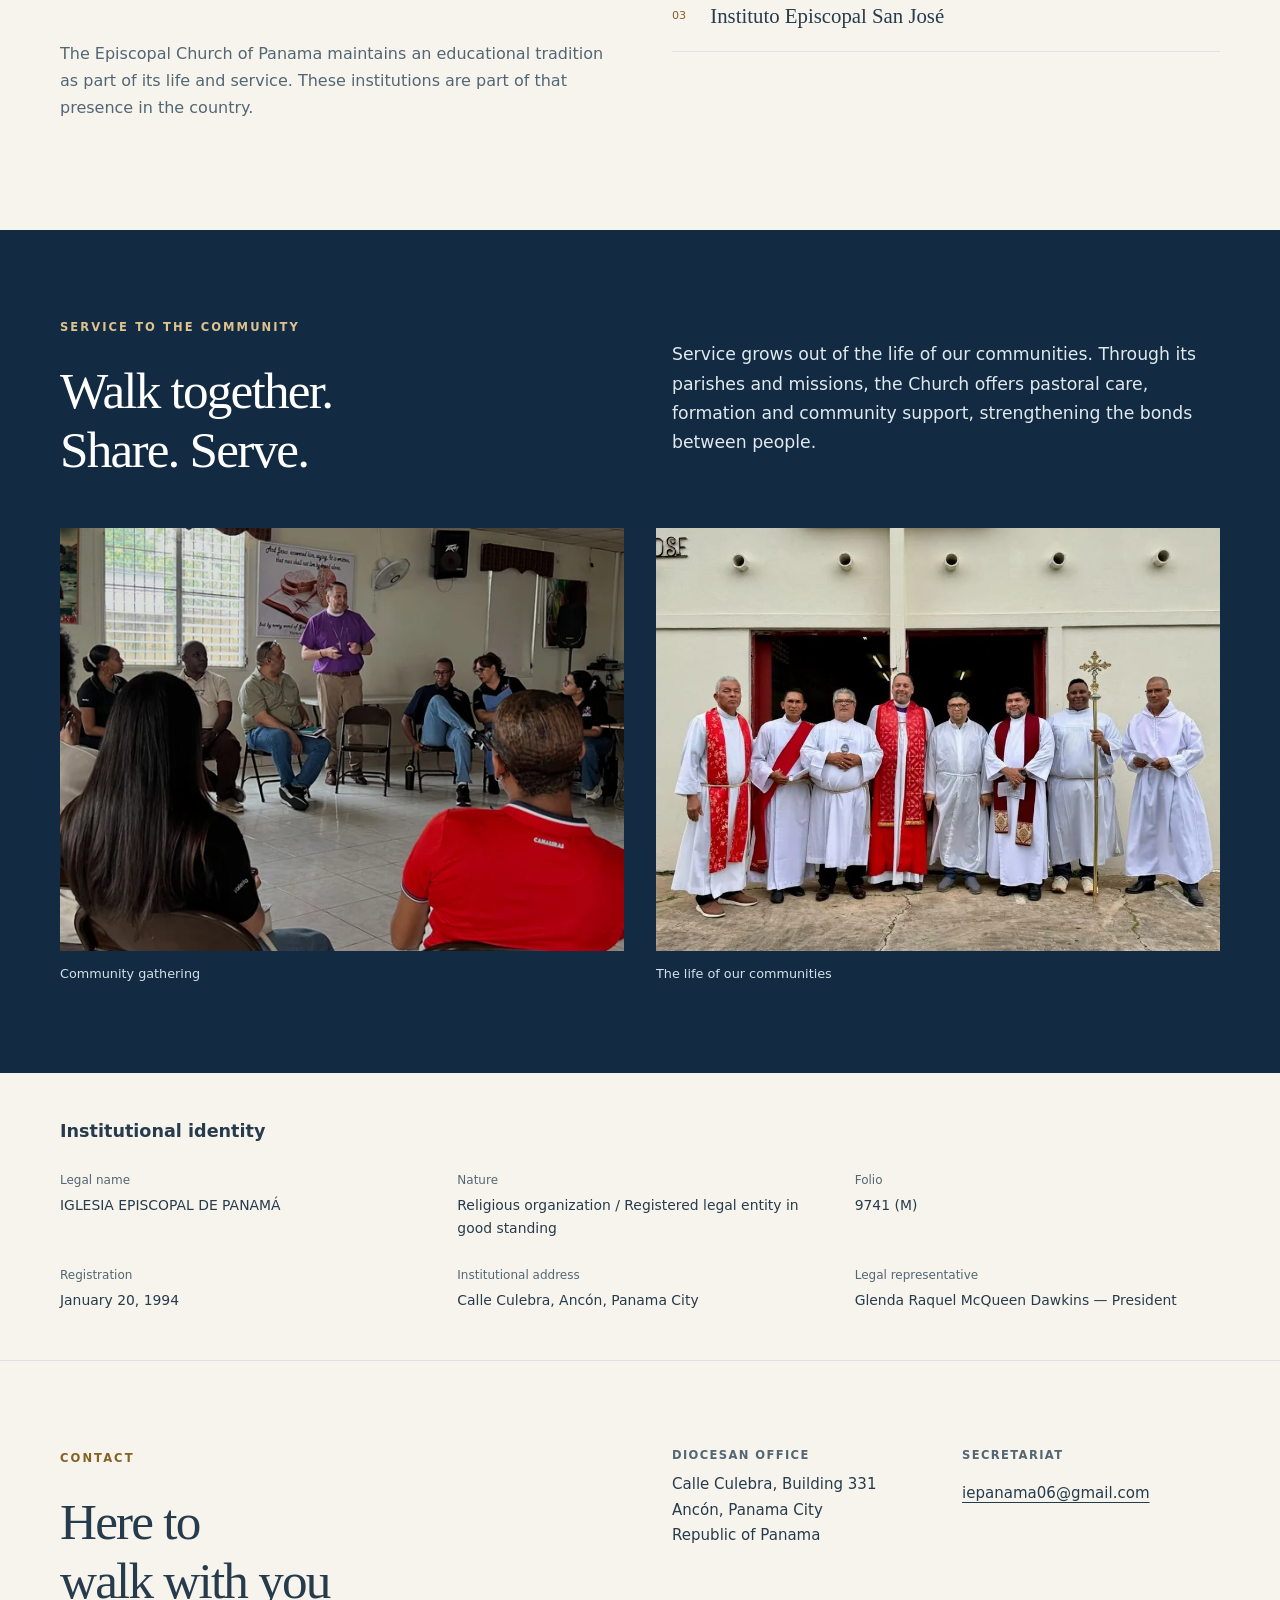
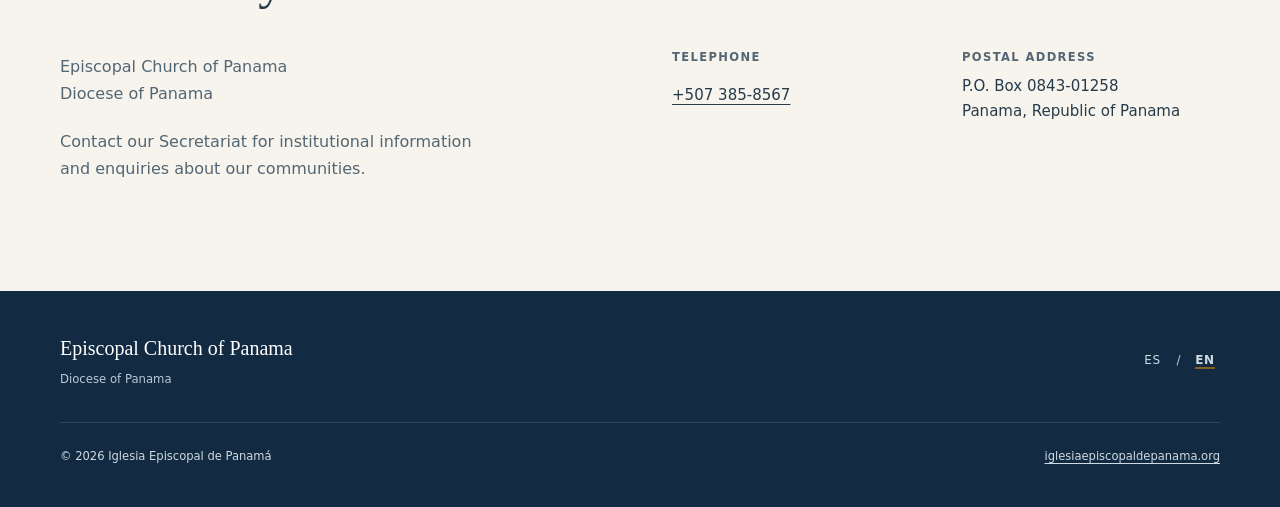
==== commit f95cc843: "chore: finalize site for publication" ====
--- a/en/index.html
+++ b/en/index.html
@@ -75,7 +75,7 @@
         <div class="section-head"><div><span class="eyebrow">Our presence in Panama</span><h2 id="presence-title">Communities that unite us</h2></div><p>Our parishes and missions share a presence across different regions of the country.</p></div>
         <div class="region-grid">
           <article class="region"><h3>Panama City</h3><ul class="parish-list">
-            <li><span class="parish-name" lang="es">Catedral San Lucas</span><span class="parish-place">Ancón, Panama City</span></li>
+            <li><span class="parish-name" lang="es">Catedral San Lucas</span><span class="parish-place">Ancón, Panama City</span><a class="parish-link" href="https://cathedral-of-st-luke.org/" rel="noopener noreferrer" aria-label="Cathedral website (external site)">Cathedral website <span aria-hidden="true">↗</span></a></li>
             <li><span class="parish-name" lang="es">Parroquia Episcopal San Cristóbal</span><span class="parish-place">Parque Lefevre, Panama City</span></li>
             <li><span class="parish-name" lang="es">Iglesia Episcopal San Marcos</span><span class="parish-place">Panama City</span></li>
             <li><span class="parish-name" lang="es">Parroquia Episcopal San Pablo</span><span class="parish-place">Panama City</span></li>
--- a/assets/css/styles.css
+++ b/assets/css/styles.css
@@ -501,9 +501,14 @@
   font-size:1.3rem;
   color:var(--ink)
 }
+@media(min-width:1001px) and (max-width:1399px){
+  .hero-inner{
+    padding-block:4rem 3.5rem
+  }
+}
 @media(min-width:1400px){
   .hero-inner{
-    padding-block:6rem 5rem
+    padding-block:4.5rem 3.5rem
   }
 }
 @media(max-width:1000px){
@@ -851,3 +856,12 @@
 @media (min-width: 761px) {
   html[lang="en"] .hero h1 { font-size: clamp(2.8rem, 5.2vw, 4.6rem); }
 }
+
+.parish-link {
+  display: inline-flex;
+  align-items: center;
+  gap: .35rem;
+  min-height: 44px;
+  color: var(--blue);
+  font-size: .8rem;
+}
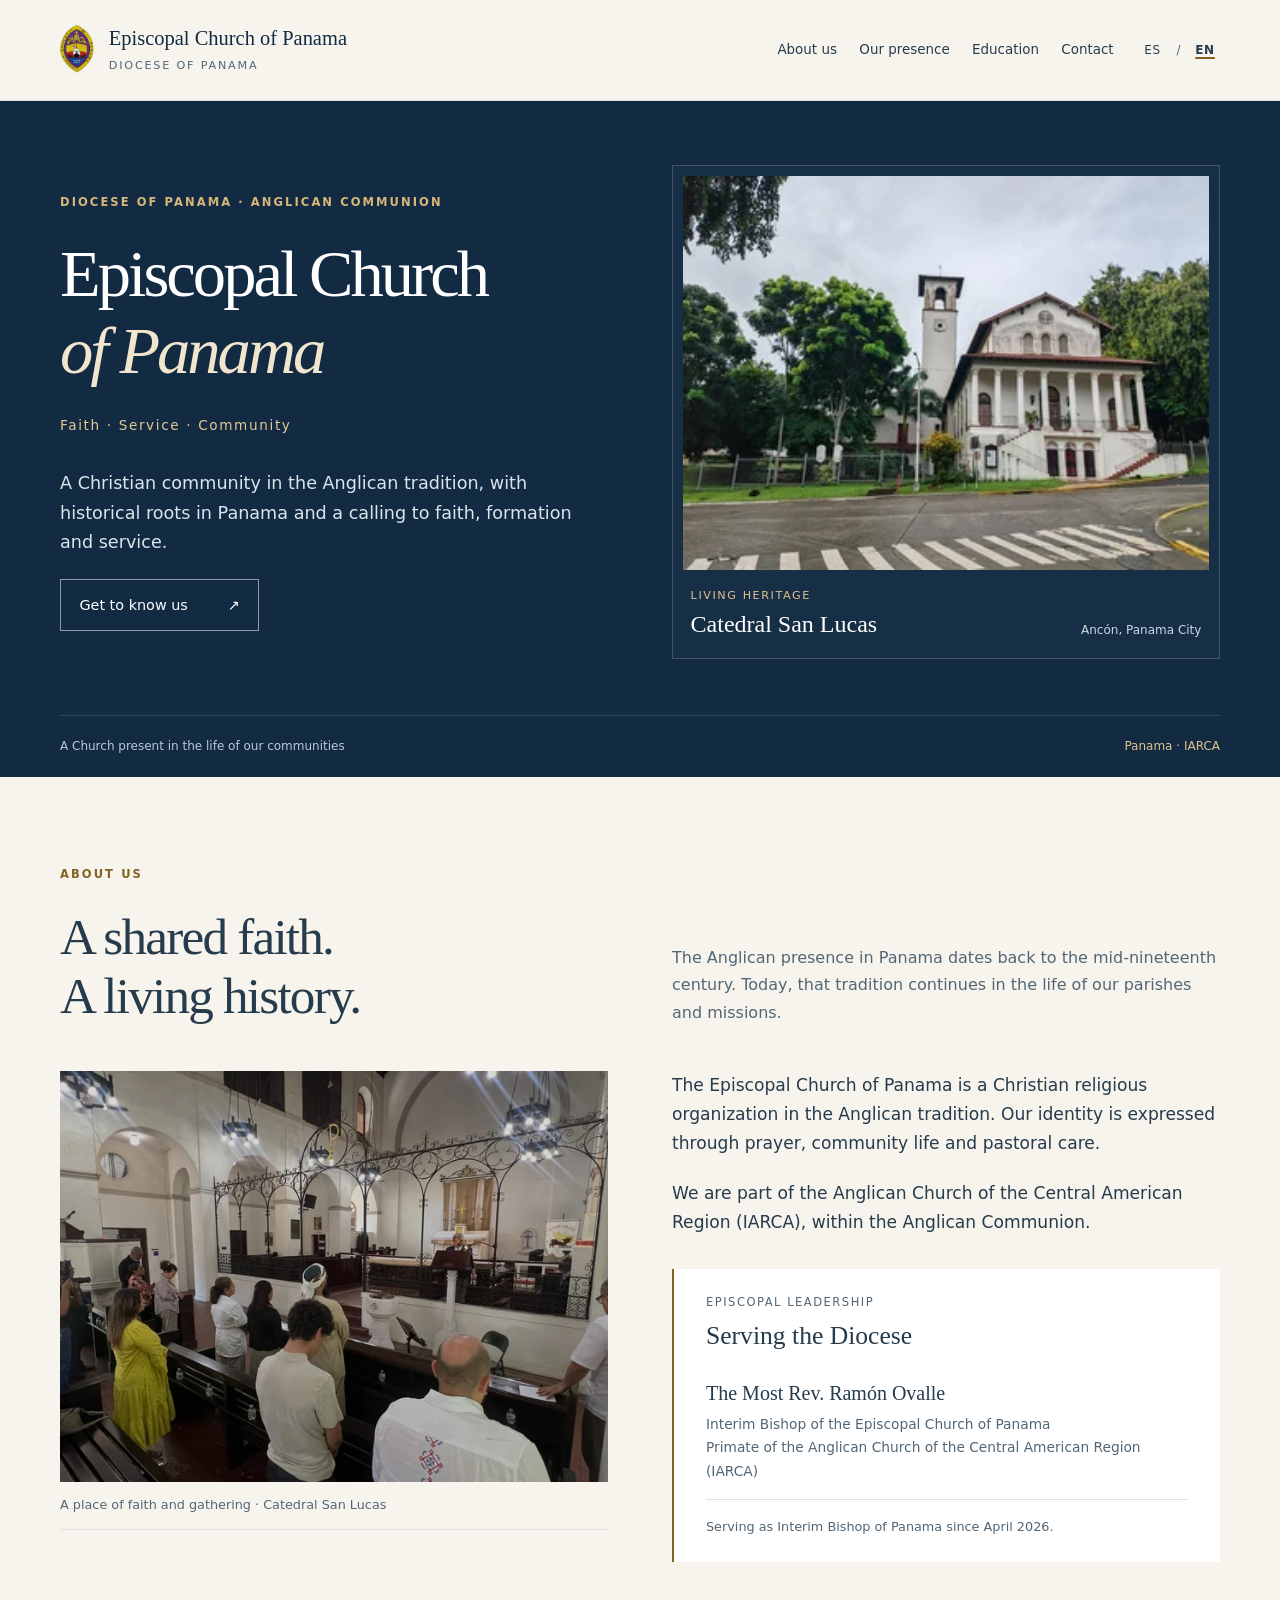
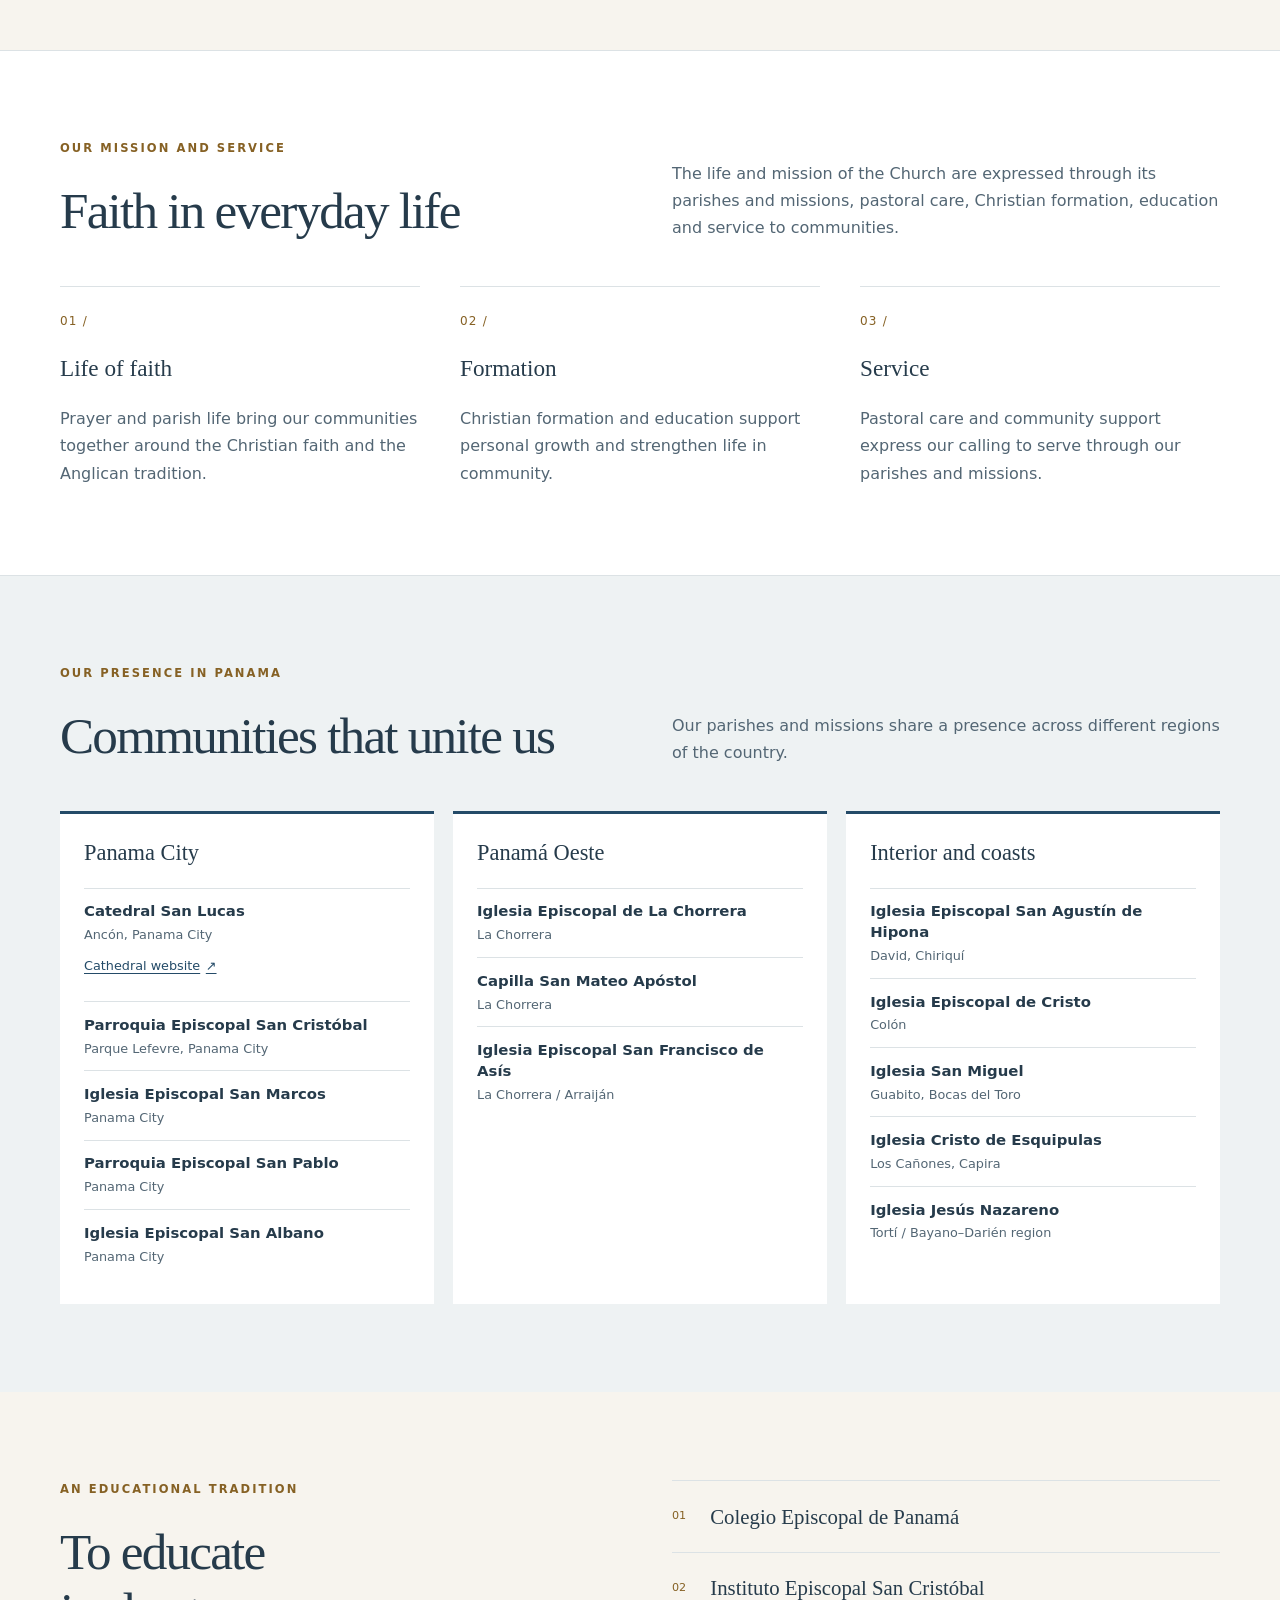
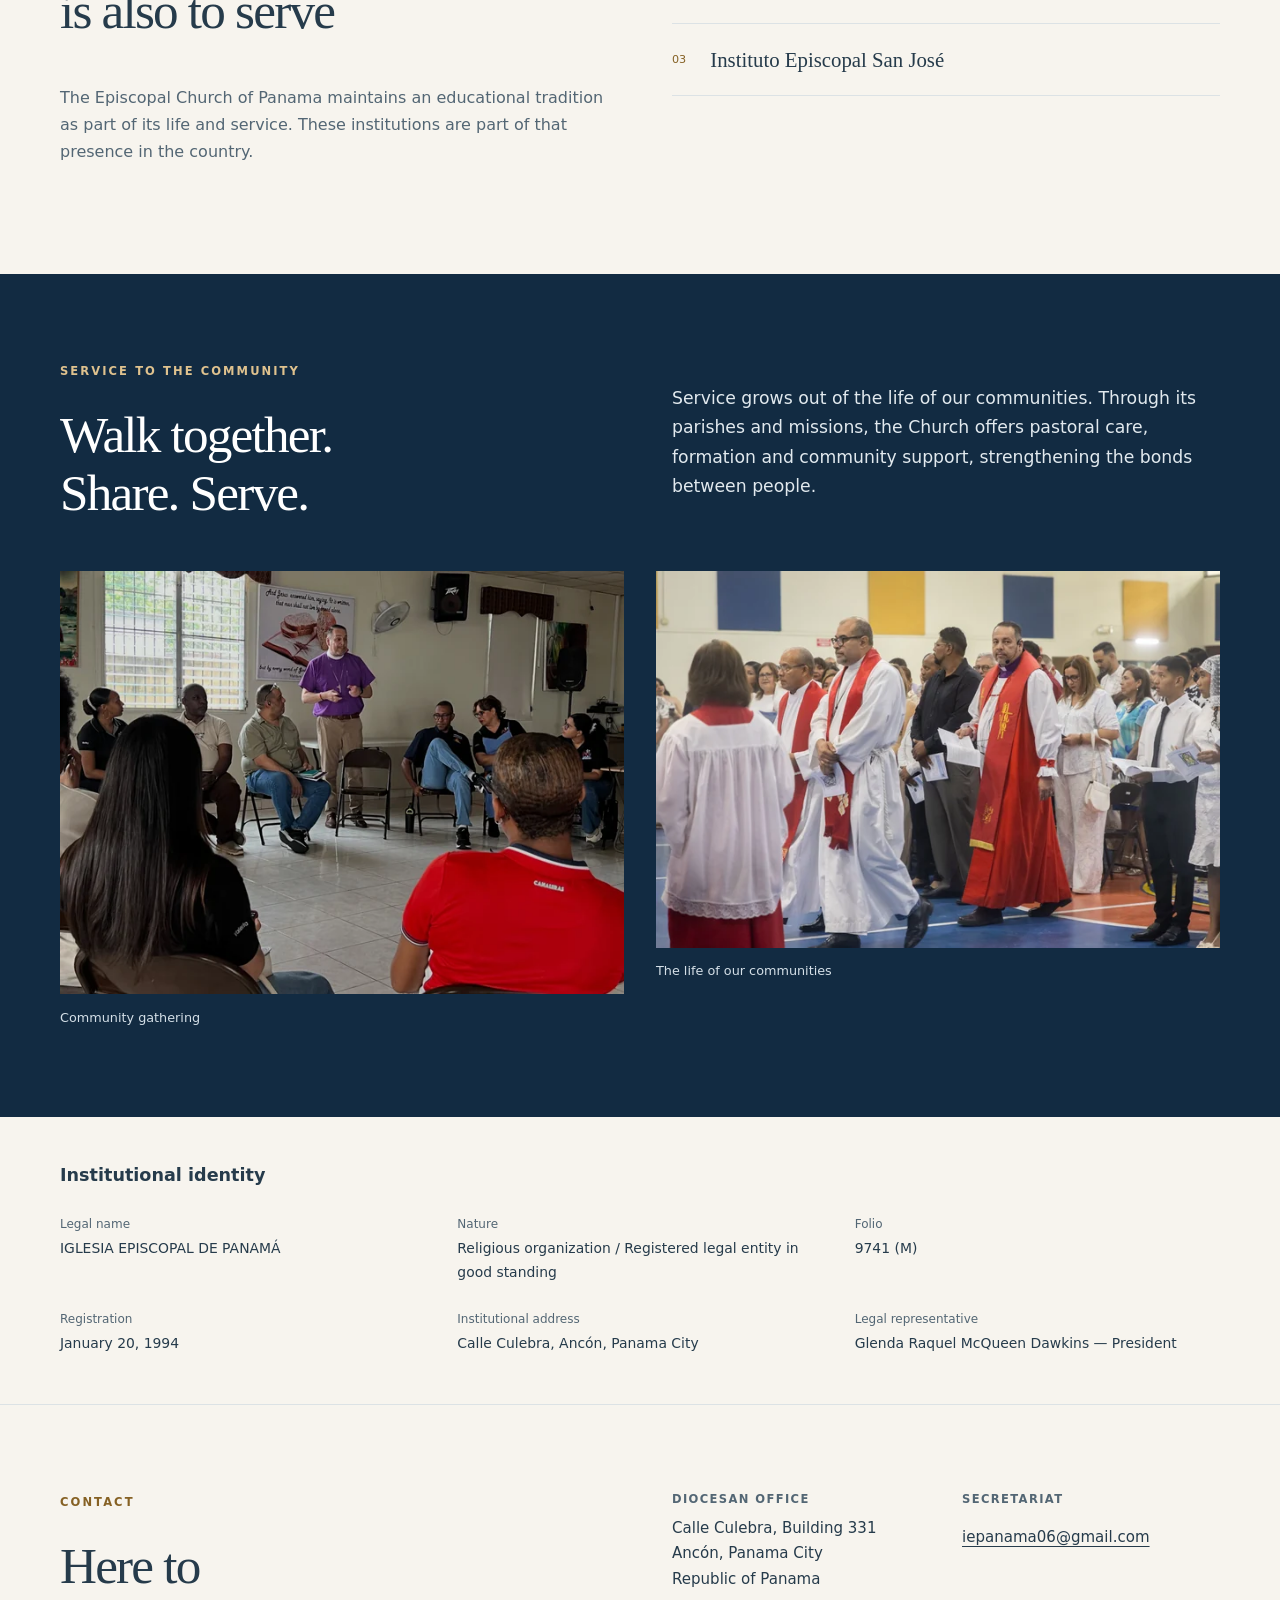
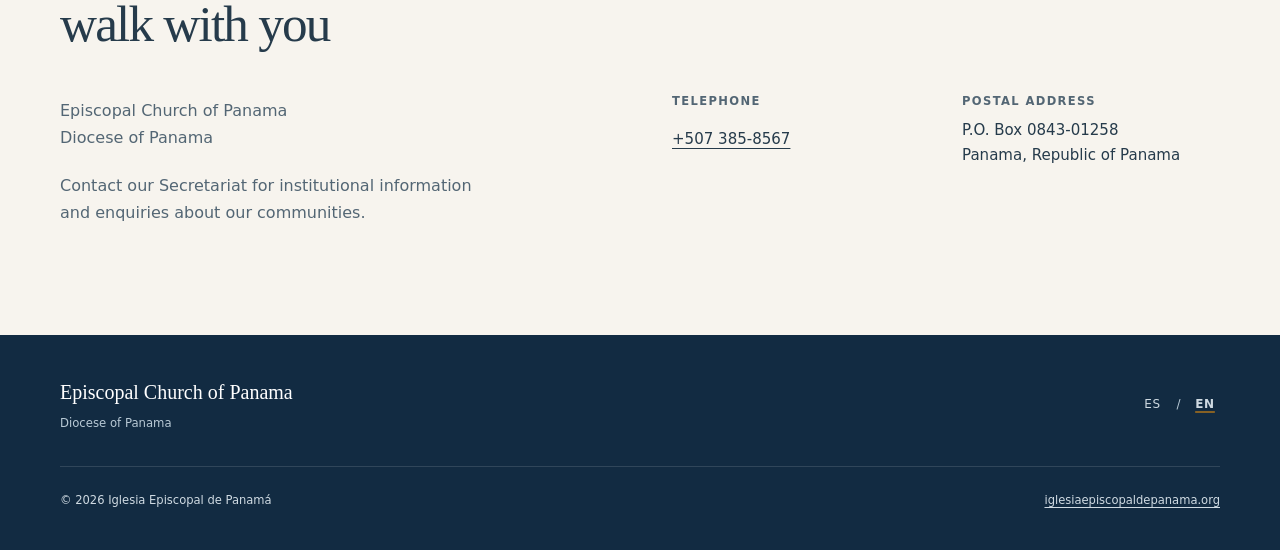
==== commit 47513515: "feat: curate and update institutional imagery" ====
--- a/en/index.html
+++ b/en/index.html
@@ -17,10 +17,10 @@
   <meta property="og:url" content="https://iglesiaepiscopaldepanama.org/en/">
   <meta property="og:locale" content="en_US">
   <meta property="og:locale:alternate" content="es_PA">
-  <meta property="og:image" content="https://iglesiaepiscopaldepanama.org/assets/img/iglesia-episcopal/catedral-san-lucas/catedral-san-lucas-2-768x512.jpg">
+  <meta property="og:image" content="https://iglesiaepiscopaldepanama.org/assets/img/web/catedral-san-lucas-fachada-1280.webp">
   <meta property="og:image:alt" content="Facade of Catedral San Lucas, Ancón, Panama">
-  <meta property="og:image:width" content="768">
-  <meta property="og:image:height" content="512">
+  <meta property="og:image:width" content="1280">
+  <meta property="og:image:height" content="960">
   <meta property="og:image:type" content="image/jpeg">
   <link rel="stylesheet" href="../assets/css/styles.css">
   <script src="../assets/js/main.js" defer></script>
@@ -42,7 +42,7 @@
       <div class="container hero-inner">
         <div><span class="eyebrow">Diocese of Panama · Anglican Communion</span><h1 id="hero-title">Episcopal Church<br><em>of Panama</em></h1><p class="hero-motto">Faith · Service · Community</p><p class="hero-intro">A Christian community in the Anglican tradition, with historical roots in Panama and a calling to faith, formation and service.</p><a class="button-link" href="#about">Get to know us <span aria-hidden="true">↗</span></a></div>
         <figure class="hero-figure">
-          <img src="../assets/img/web/catedral-san-lucas-fachada-768.webp" srcset="../assets/img/web/catedral-san-lucas-fachada-480.webp 480w, ../assets/img/web/catedral-san-lucas-fachada-768.webp 768w" sizes="(max-width: 760px) calc(100vw - 40px), (max-width: 1240px) 46vw, 548px" width="768" height="512" alt="Facade of Catedral San Lucas, with a tower and columned portico" fetchpriority="high" decoding="async">
+          <img src="../assets/img/web/catedral-san-lucas-fachada-768.webp" srcset="../assets/img/web/catedral-san-lucas-fachada-320.webp 320w, ../assets/img/web/catedral-san-lucas-fachada-480.webp 480w, ../assets/img/web/catedral-san-lucas-fachada-768.webp 768w, ../assets/img/web/catedral-san-lucas-fachada-1280.webp 1280w" sizes="(max-width: 760px) calc(100vw - 40px), (max-width: 1240px) 46vw, 548px" width="1280" height="960" alt="Facade of Catedral San Lucas, with a tower and columned portico" fetchpriority="high" decoding="async">
           <figcaption><span>Living heritage</span><strong>Catedral San Lucas</strong><small>Ancón, Panama City</small></figcaption>
         </figure>
       </div>
@@ -53,7 +53,7 @@
       <div class="container">
         <div class="section-head"><div><span class="eyebrow">About us</span><h2 id="about-title">A shared faith.<br>A living history.</h2></div><p>The Anglican presence in Panama dates back to the mid-nineteenth century. Today, that tradition continues in the life of our parishes and missions.</p></div>
         <div class="about-grid"><figure class="about-photo">
-            <img src="../assets/img/web/catedral-san-lucas-interior-1080.webp" srcset="../assets/img/web/catedral-san-lucas-interior-640.webp 640w, ../assets/img/web/catedral-san-lucas-interior-1080.webp 1080w" sizes="(max-width: 760px) calc(100vw - 40px), (max-width: 1240px) 46vw, 548px" width="1080" height="811" alt="Interior of Catedral San Lucas, with arches, pews and people attending" loading="lazy" decoding="async">
+            <img src="../assets/img/web/catedral-san-lucas-interior-1280.webp" srcset="../assets/img/web/catedral-san-lucas-interior-640.webp 640w, ../assets/img/web/catedral-san-lucas-interior-1280.webp 1280w" sizes="(max-width: 760px) calc(100vw - 40px), (max-width: 1240px) 46vw, 548px" width="1280" height="960" alt="Interior of Catedral San Lucas, with arches, pews and people attending" loading="lazy" decoding="async">
             <figcaption>A place of faith and gathering · Catedral San Lucas</figcaption>
           </figure><div class="about-story"><div class="about-copy"><p>The Episcopal Church of Panama is a Christian religious organization in the Anglican tradition. Our identity is expressed through prayer, community life and pastoral care.</p><p>We are part of the Anglican Church of the Central American Region (IARCA), within the Anglican Communion.</p></div><aside class="affiliation" aria-labelledby="leadership-title"><p class="label">Episcopal leadership</p><h3 id="leadership-title">Serving the Diocese</h3><p class="leader">The Most Rev. Ramón Ovalle</p><p class="leader-title">Interim Bishop of the Episcopal Church of Panama<br>Primate of the Anglican Church of the Central American Region (IARCA)</p><p class="leader-note">Serving as Interim Bishop of Panama since April 2026.</p></aside></div></div>
       </div>
@@ -103,7 +103,7 @@
 
     <section class="section community" id="community" aria-labelledby="community-title"><div class="container community-inner"><div><span class="eyebrow">Service to the community</span><h2 id="community-title">Walk together.<br>Share. Serve.</h2></div><p>Service grows out of the life of our communities. Through its parishes and missions, the Church offers pastoral care, formation and community support, strengthening the bonds between people.</p></div><div class="container community-gallery">
         <figure><img src="../assets/img/web/encuentro-comunitario-1280.webp" srcset="../assets/img/web/encuentro-comunitario-640.webp 640w, ../assets/img/web/encuentro-comunitario-1280.webp 1280w" sizes="(max-width: 760px) calc(100vw - 40px), (max-width: 1240px) 46vw, 564px" width="1280" height="960" alt="People seated in a circle listen to a person standing in a room" loading="lazy" decoding="async"><figcaption>Community gathering</figcaption></figure>
-        <figure><img src="../assets/img/web/clero-diocesano-960.webp" srcset="../assets/img/web/clero-diocesano-480.webp 480w, ../assets/img/web/clero-diocesano-960.webp 960w" sizes="(max-width: 760px) calc(100vw - 40px), (max-width: 1240px) 46vw, 564px" width="960" height="720" alt="A group of clergy in liturgical vestments in front of a building" loading="lazy" decoding="async"><figcaption>The life of our communities</figcaption></figure>
+        <figure><img src="../assets/img/web/vida-diocesana-celebracion-1280.webp" srcset="../assets/img/web/vida-diocesana-celebracion-640.webp 640w, ../assets/img/web/vida-diocesana-celebracion-1280.webp 1280w" sizes="(max-width: 760px) calc(100vw - 40px), (max-width: 1240px) 46vw, 564px" width="1280" height="853" alt="People in liturgical vestments and attendees during a procession" loading="lazy" decoding="async"><figcaption>The life of our communities</figcaption></figure>
       </div>
     </section>
 
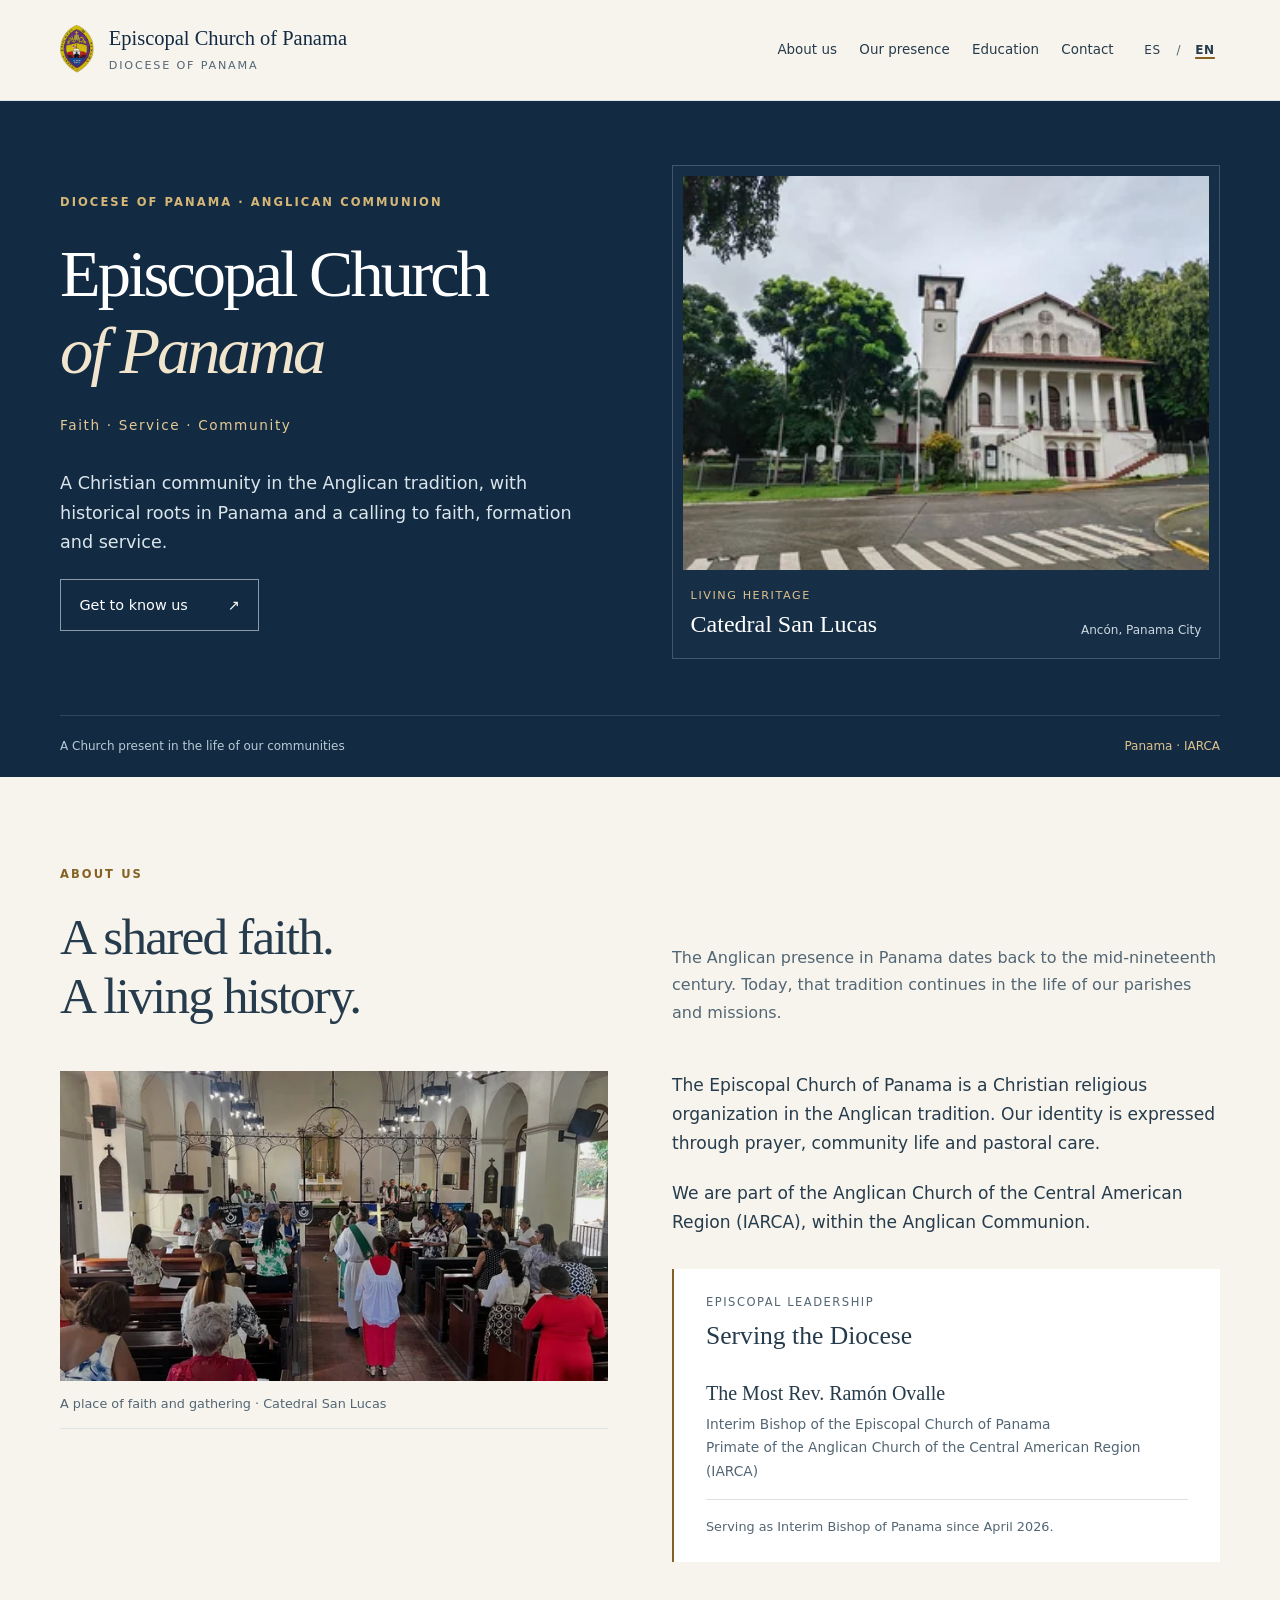
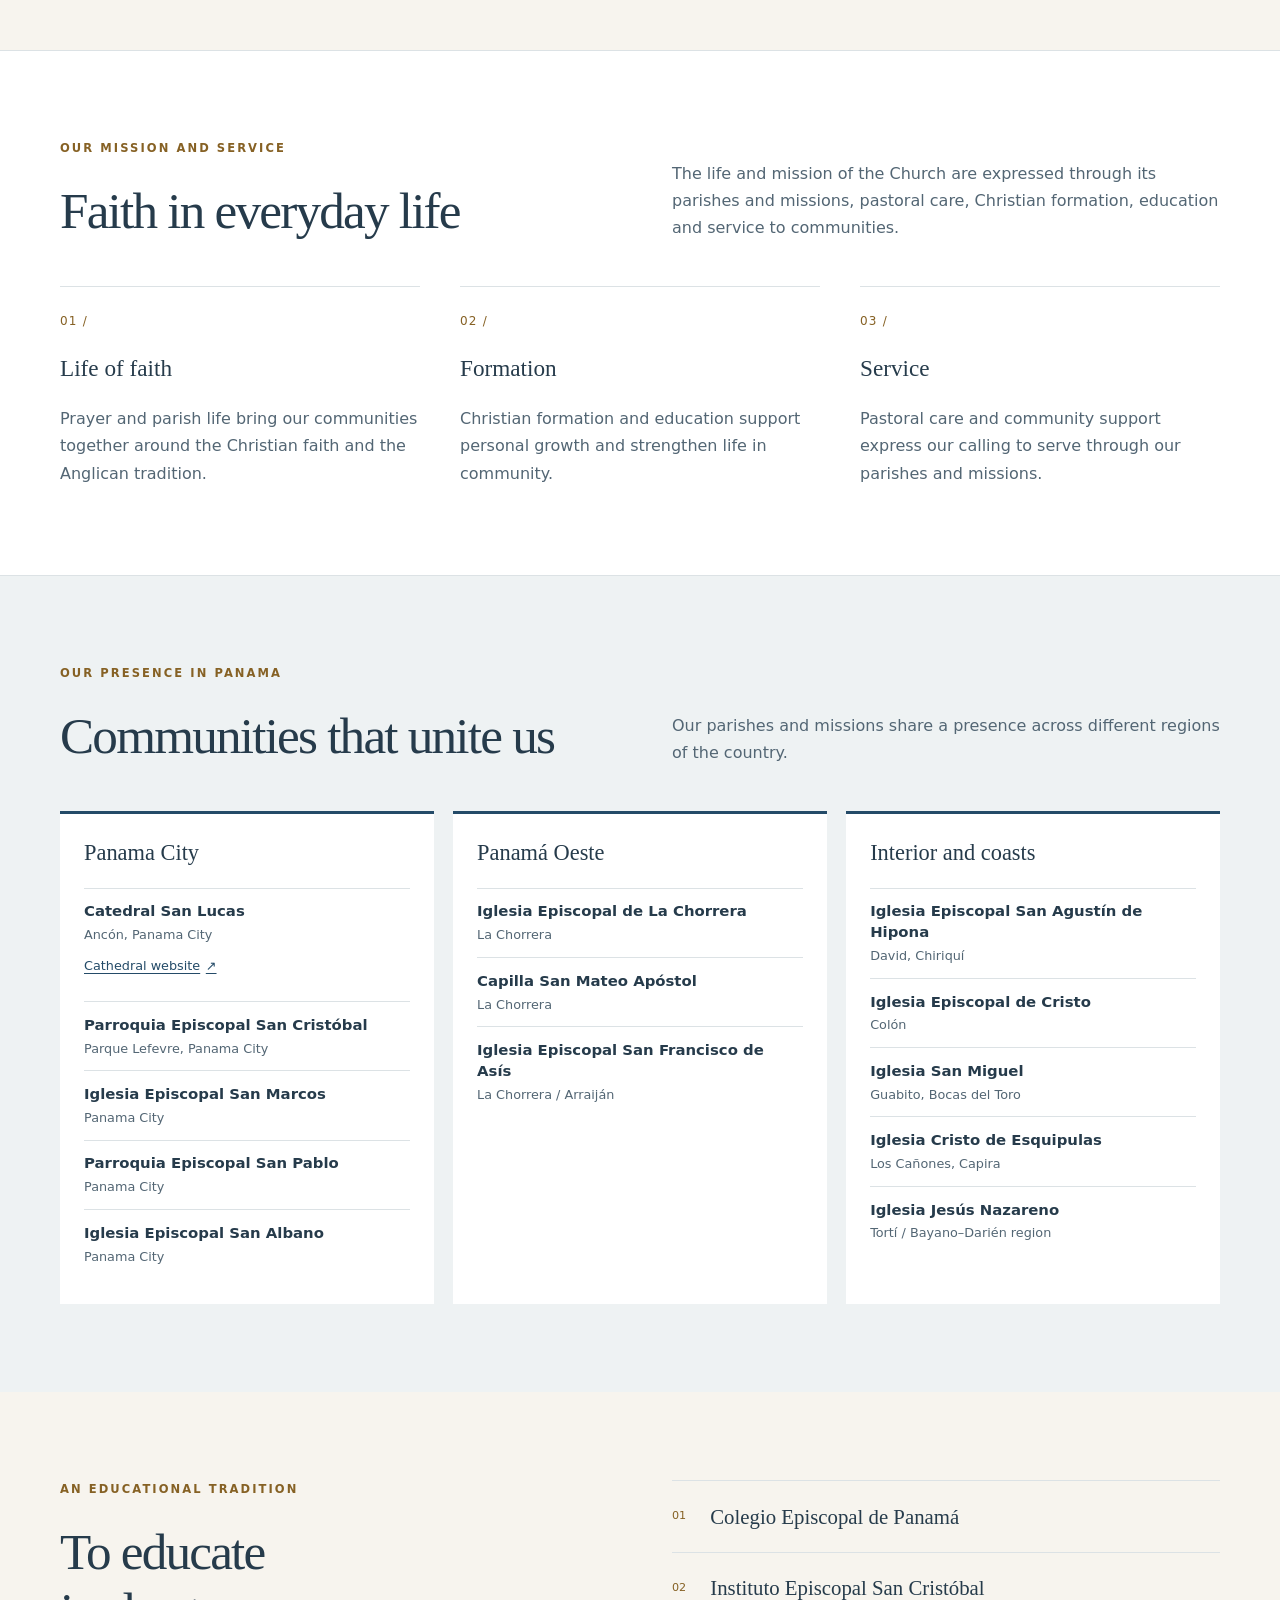
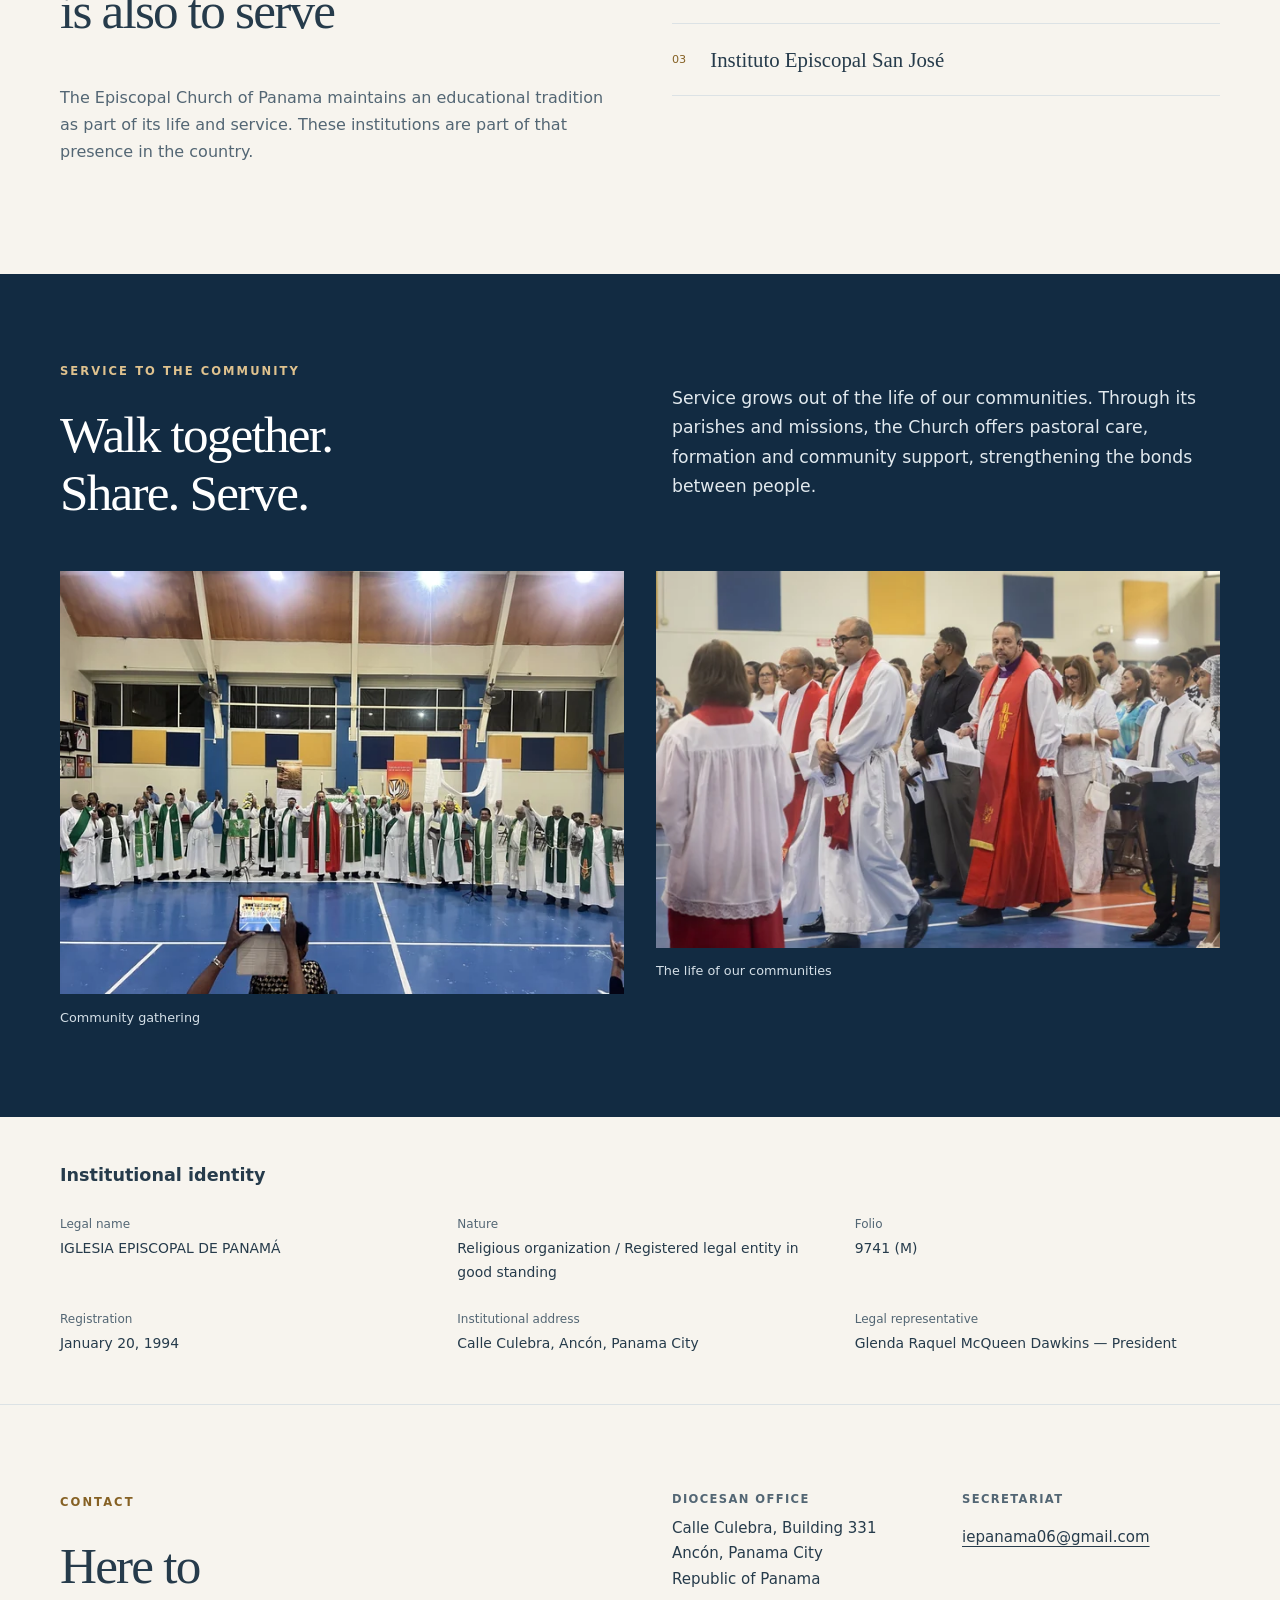
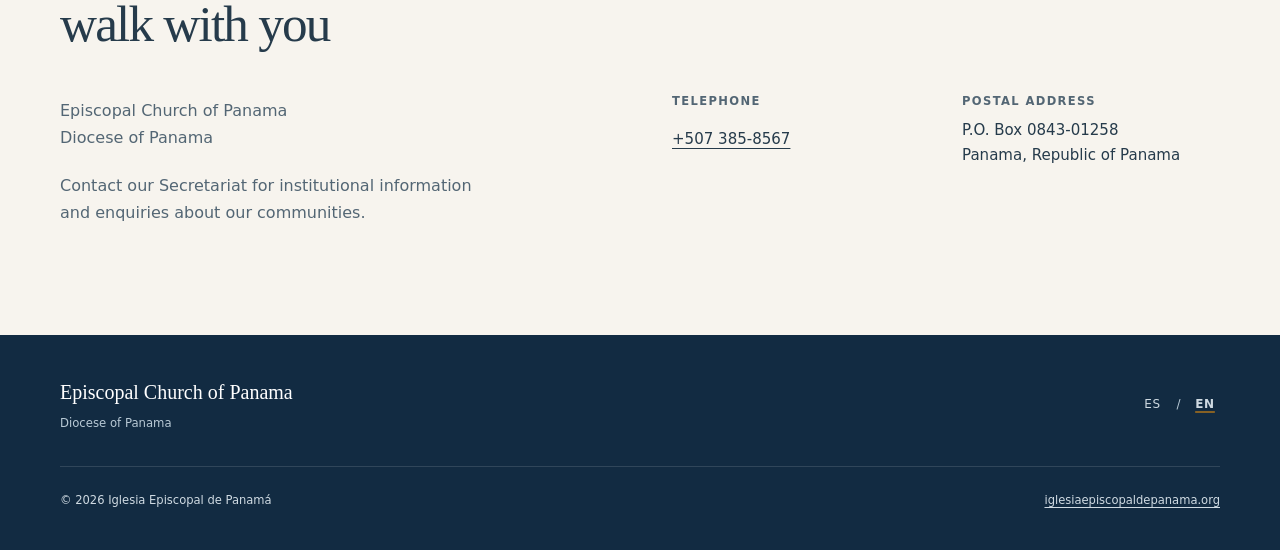
==== commit f9fba585: "feat: refine diocesan imagery on homepage" ====
--- a/en/index.html
+++ b/en/index.html
@@ -53,7 +53,7 @@
       <div class="container">
         <div class="section-head"><div><span class="eyebrow">About us</span><h2 id="about-title">A shared faith.<br>A living history.</h2></div><p>The Anglican presence in Panama dates back to the mid-nineteenth century. Today, that tradition continues in the life of our parishes and missions.</p></div>
         <div class="about-grid"><figure class="about-photo">
-            <img src="../assets/img/web/catedral-san-lucas-interior-1280.webp" srcset="../assets/img/web/catedral-san-lucas-interior-640.webp 640w, ../assets/img/web/catedral-san-lucas-interior-1280.webp 1280w" sizes="(max-width: 760px) calc(100vw - 40px), (max-width: 1240px) 46vw, 548px" width="1280" height="960" alt="Interior of Catedral San Lucas, with arches, pews and people attending" loading="lazy" decoding="async">
+            <img src="../assets/img/web/catedral-san-lucas-interior-1280.webp" srcset="../assets/img/web/catedral-san-lucas-interior-640.webp 640w, ../assets/img/web/catedral-san-lucas-interior-1280.webp 1280w" sizes="(max-width: 760px) calc(100vw - 40px), (max-width: 1240px) 46vw, 548px" width="1280" height="724" alt="Procession between the pews of Catedral San Lucas towards the altar" loading="lazy" decoding="async">
             <figcaption>A place of faith and gathering · Catedral San Lucas</figcaption>
           </figure><div class="about-story"><div class="about-copy"><p>The Episcopal Church of Panama is a Christian religious organization in the Anglican tradition. Our identity is expressed through prayer, community life and pastoral care.</p><p>We are part of the Anglican Church of the Central American Region (IARCA), within the Anglican Communion.</p></div><aside class="affiliation" aria-labelledby="leadership-title"><p class="label">Episcopal leadership</p><h3 id="leadership-title">Serving the Diocese</h3><p class="leader">The Most Rev. Ramón Ovalle</p><p class="leader-title">Interim Bishop of the Episcopal Church of Panama<br>Primate of the Anglican Church of the Central American Region (IARCA)</p><p class="leader-note">Serving as Interim Bishop of Panama since April 2026.</p></aside></div></div>
       </div>
@@ -102,7 +102,7 @@
     </section>
 
     <section class="section community" id="community" aria-labelledby="community-title"><div class="container community-inner"><div><span class="eyebrow">Service to the community</span><h2 id="community-title">Walk together.<br>Share. Serve.</h2></div><p>Service grows out of the life of our communities. Through its parishes and missions, the Church offers pastoral care, formation and community support, strengthening the bonds between people.</p></div><div class="container community-gallery">
-        <figure><img src="../assets/img/web/encuentro-comunitario-1280.webp" srcset="../assets/img/web/encuentro-comunitario-640.webp 640w, ../assets/img/web/encuentro-comunitario-1280.webp 1280w" sizes="(max-width: 760px) calc(100vw - 40px), (max-width: 1240px) 46vw, 564px" width="1280" height="960" alt="People seated in a circle listen to a person standing in a room" loading="lazy" decoding="async"><figcaption>Community gathering</figcaption></figure>
+        <figure><img src="../assets/img/web/clero-diocesano-grupo-05-1280.webp" srcset="../assets/img/web/clero-diocesano-grupo-05-640.webp 640w, ../assets/img/web/clero-diocesano-grupo-05-1280.webp 1280w" sizes="(max-width: 760px) calc(100vw - 40px), (max-width: 1240px) 46vw, 564px" width="1280" height="960" alt="A group of clergy in liturgical vestments gathered in a sports hall" loading="lazy" decoding="async"><figcaption>Community gathering</figcaption></figure>
         <figure><img src="../assets/img/web/vida-diocesana-celebracion-1280.webp" srcset="../assets/img/web/vida-diocesana-celebracion-640.webp 640w, ../assets/img/web/vida-diocesana-celebracion-1280.webp 1280w" sizes="(max-width: 760px) calc(100vw - 40px), (max-width: 1240px) 46vw, 564px" width="1280" height="853" alt="People in liturgical vestments and attendees during a procession" loading="lazy" decoding="async"><figcaption>The life of our communities</figcaption></figure>
       </div>
     </section>
